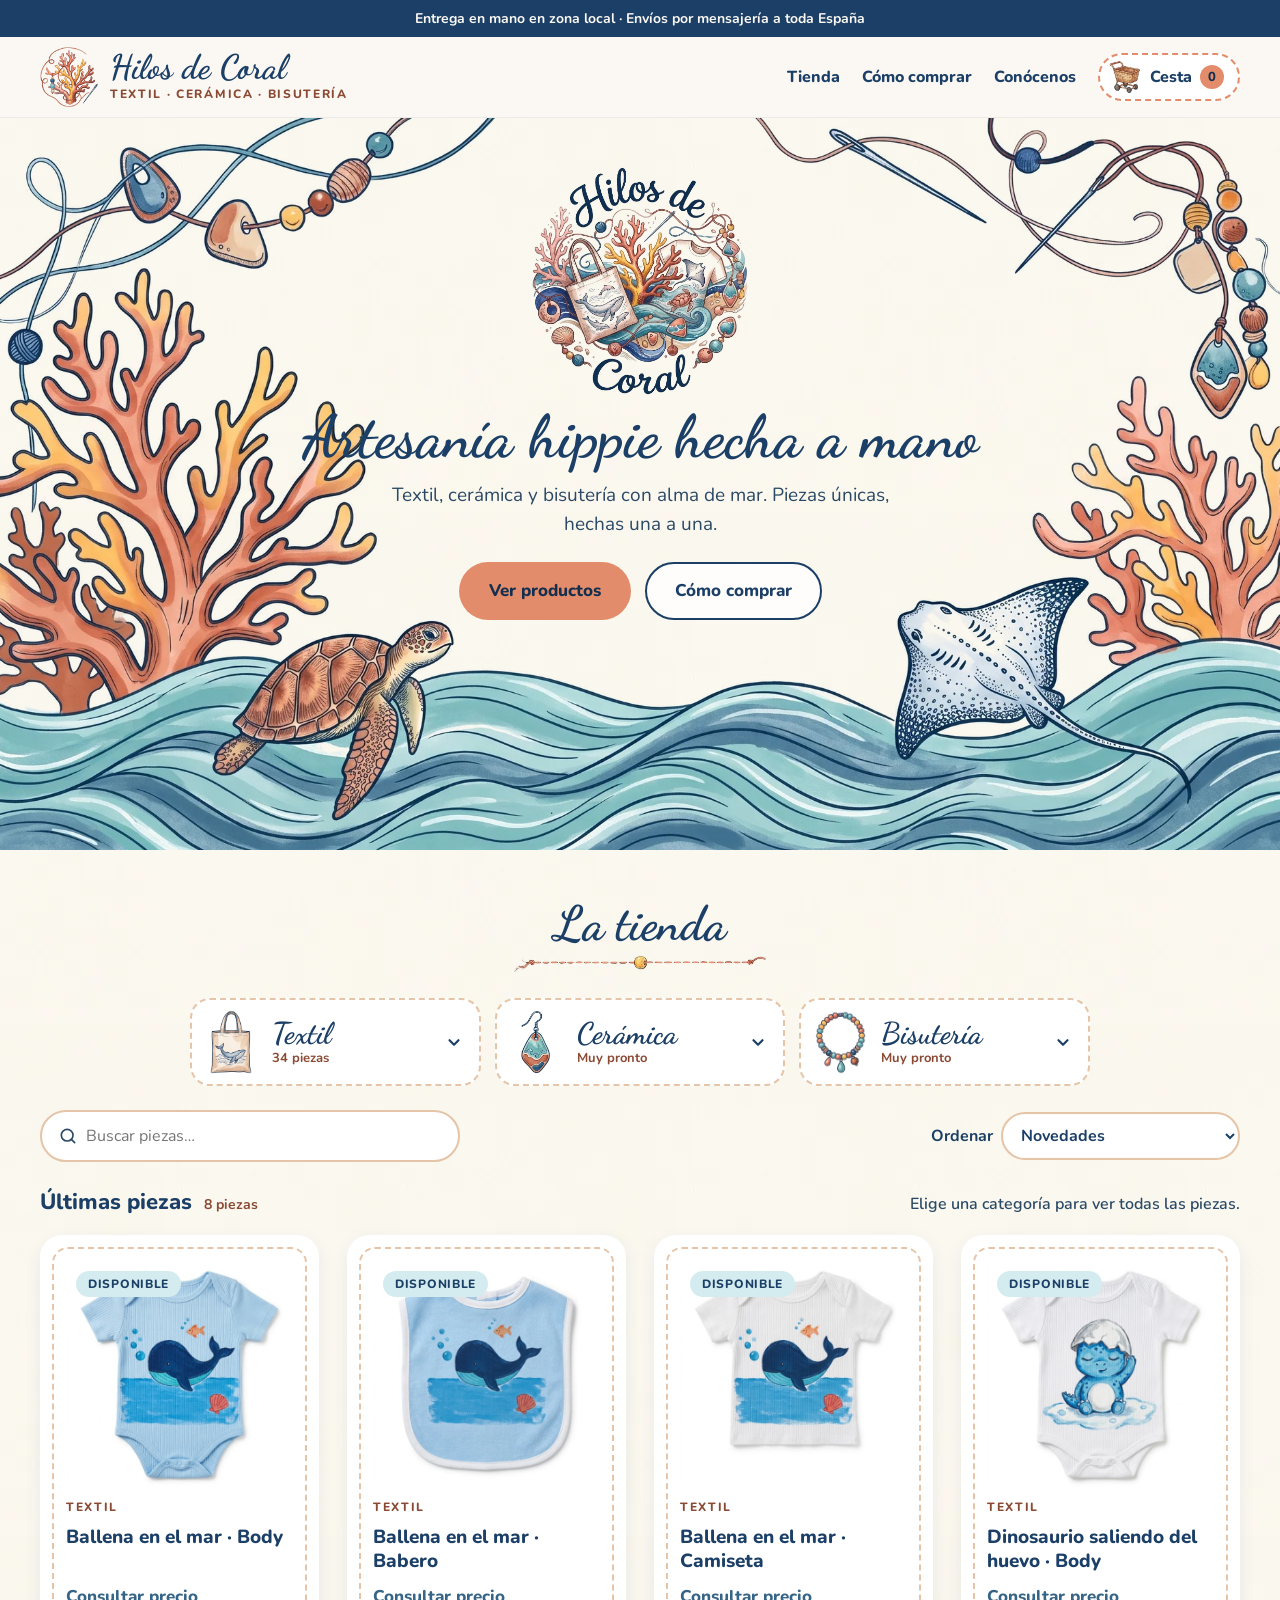
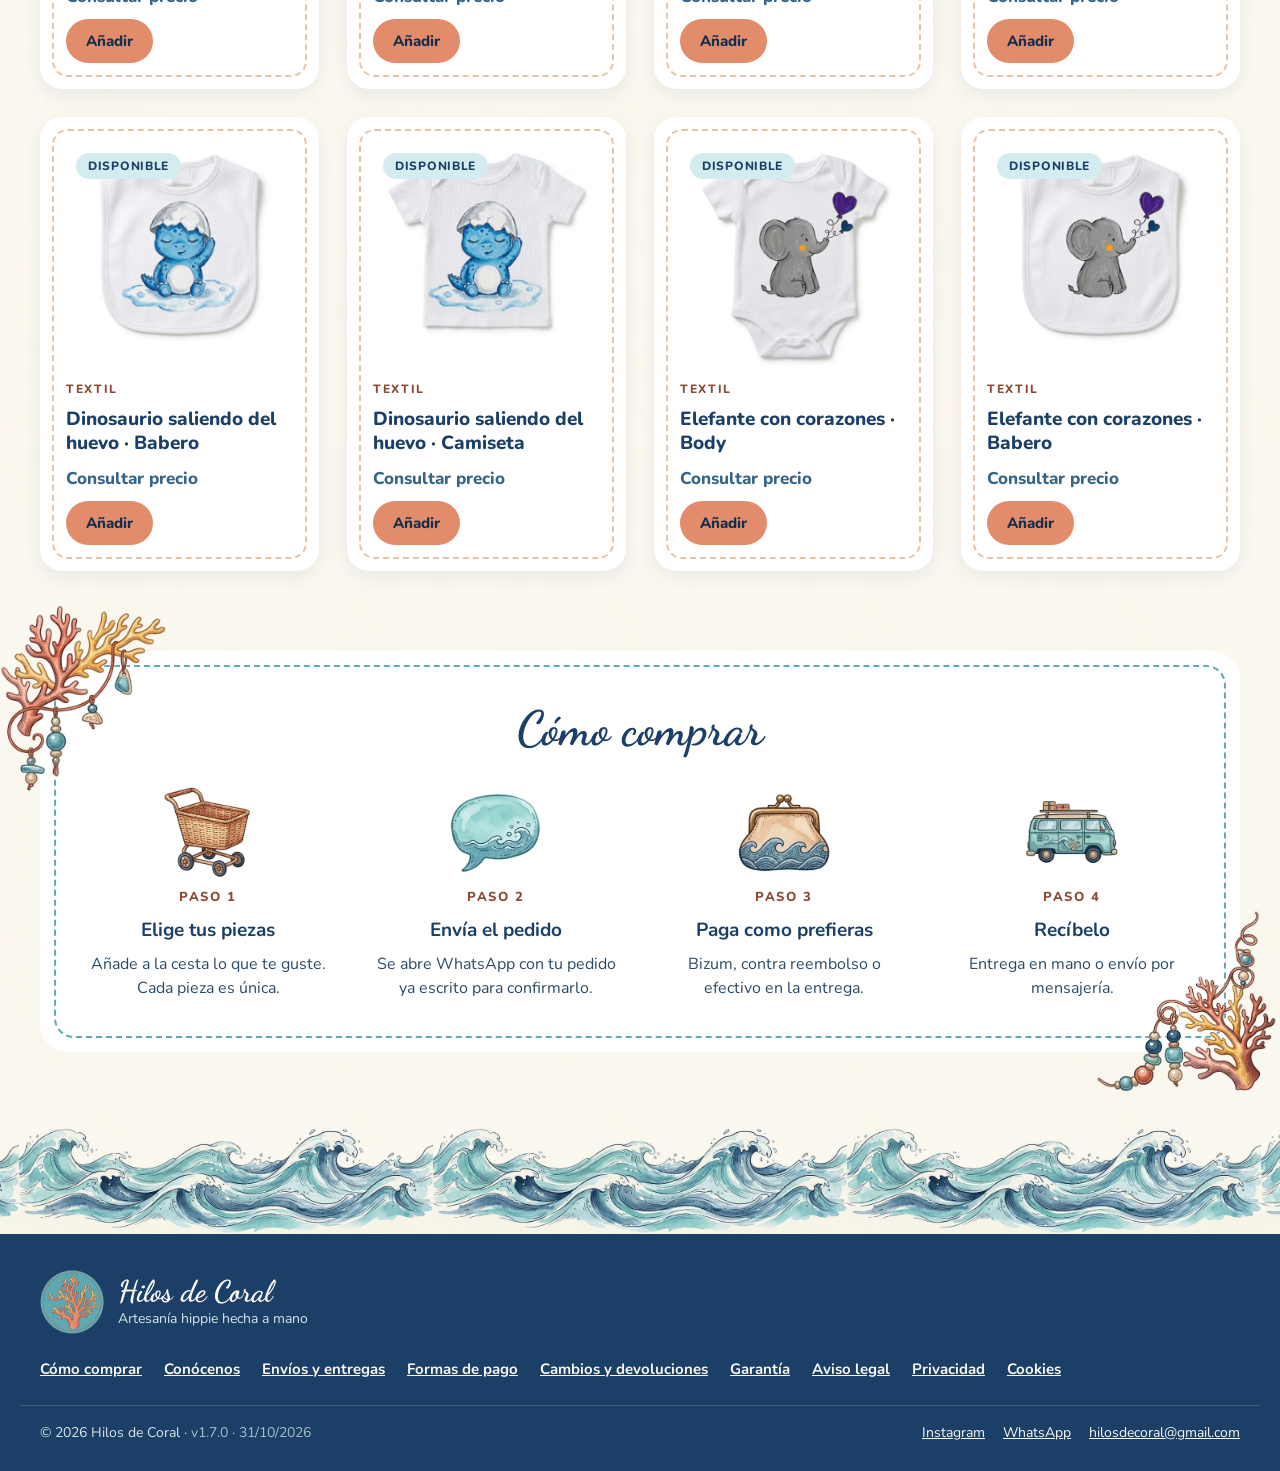
==== index.html @ f08dbe1d "Acción automática: Archivos descomprimidos" ====
<!doctype html>
<html lang="es">
<head>
<meta charset="utf-8">
<meta name="viewport" content="width=device-width, initial-scale=1">
<title>Hilos de Coral · Artesanía hippie hecha a mano</title>
<meta name="description" content="Artesanía hippie hecha a mano: textil, cerámica y bisutería con alma de mar. Pide por WhatsApp.">
<meta name="theme-color" content="#1B3F66">
<meta property="og:type" content="website">
<meta property="og:title" content="Hilos de Coral">
<meta property="og:description" content="Artesanía hippie hecha a mano: textil, cerámica y bisutería con alma de mar.">
<meta property="og:image" content="img/compartir.jpg">
<link rel="icon" type="image/png" href="img/favicon-32.png">
<link rel="apple-touch-icon" href="img/apple-touch-icon.png">
<link rel="manifest" href="manifest.webmanifest">
<link rel="preconnect" href="https://fonts.googleapis.com">
<link rel="preconnect" href="https://fonts.gstatic.com" crossorigin>
<link href="https://fonts.googleapis.com/css2?family=Amatic+SC:wght@700&family=Caveat:wght@700&family=Dancing+Script:wght@600;700&family=Fredoka:wght@600&family=Nunito:wght@400;600;700;800&family=Pacifico&display=swap" rel="stylesheet">
<link rel="stylesheet" href="css/tienda.css?v=1.7.0">
</head>
<body>
<a class="saltar" href="#tienda">Ir a la tienda</a>

<div class="barra-superior" id="barra-superior" hidden></div>
<div class="aviso-vacaciones" id="aviso-vacaciones" hidden></div>

<header class="cabecera">
  <div class="contenedor cabecera-fila">
    <a href="#" class="marca" id="marca">
      <img src="img/logo-simple.webp" alt="" width="58" height="60" id="marca-logo">
      <span class="marca-textos">
        <span class="marca-nombre" id="marca-nombre">Hilos de Coral</span>
        <span class="marca-lema" id="marca-lema">textil · cerámica · bisutería</span>
      </span>
    </a>
    <nav class="menu" aria-label="Principal">
      <span class="menu-enlaces" id="menu-cabecera">
        <a href="#tienda">Tienda</a>
      </span>
      <button type="button" class="boton-cesta" id="abrir-cesta" aria-label="Abrir la cesta">
        <img src="img/ic-carrito.webp" alt="" width="34" height="34">
        <span class="boton-cesta-texto">Cesta</span>
        <span class="contador" id="contador-cesta">0</span>
      </button>
    </nav>
  </div>
</header>

<main>
  <section class="portada" id="portada">
    <img class="portada-logo" id="portada-logo" src="img/logo.webp" alt="Hilos de Coral" width="220" height="230">
    <h1 id="portada-titulo">Artesanía hippie hecha a mano</h1>
    <p id="portada-subtitulo">Textil, cerámica y bisutería con alma de mar.</p>
    <div class="portada-botones">
      <a href="#tienda" class="boton boton-coral">Ver productos</a>
      <a href="#/pagina/como-comprar" class="boton boton-borde">Cómo comprar</a>
    </div>
  </section>

  <section class="tienda contenedor" id="tienda" tabindex="-1">
    <div class="titulo-seccion">
      <h2>La tienda</h2>
      <img src="img/borde-cosido.webp" alt="" width="260" height="20">
    </div>

    <nav class="pestanas-cats" aria-label="Categorías" id="pestanas"></nav>
    <div class="subcategorias" id="subcategorias" hidden></div>

    <div class="cabecera-categoria" id="cabecera-categoria" hidden></div>
    <div class="bloque-encargo" id="bloque-encargo" hidden></div>

    <div class="herramientas">
      <label class="buscador">
        <span class="visualmente-oculto">Buscar</span>
        <svg viewBox="0 0 24 24" width="20" height="20" aria-hidden="true"><circle cx="11" cy="11" r="7" fill="none" stroke="currentColor" stroke-width="2"/><path d="M20 20l-4-4" stroke="currentColor" stroke-width="2" stroke-linecap="round"/></svg>
        <input type="search" id="buscar" placeholder="Buscar piezas…" autocomplete="off">
      </label>
      <label class="ordenar">
        <span>Ordenar</span>
        <select id="ordenar">
          <option value="novedad">Novedades</option>
          <option value="precio-asc">Precio: de menor a mayor</option>
          <option value="precio-desc">Precio: de mayor a menor</option>
          <option value="nombre">Nombre</option>
        </select>
      </label>
    </div>

    <div class="cabecera-listado">
      <h3 class="titulo-listado" id="titulo-listado">Novedades</h3>
      <p class="ayuda-listado" id="ayuda-listado">Elige una categoría para ver todas las piezas.</p>
    </div>
    <div class="rejilla" id="rejilla" aria-live="polite"></div>
    <div class="vacio" id="vacio" hidden>
      <img src="img/carrito-vacio.webp" alt="" width="280" height="212">
      <p class="vacio-titulo" id="vacio-titulo">Muy pronto, nuevas piezas</p>
      <p id="vacio-texto">Estamos terminando las primeras creaciones. ¡Vuelve en unos días!</p>
    </div>
  </section>

  <section class="como-comprar contenedor" aria-labelledby="como-titulo">
    <div class="marco marco-agua">
      <h2 id="como-titulo">Cómo comprar</h2>
      <ol class="pasos">
        <li><img src="img/ic-carrito.webp" alt="" width="96" height="96"><span class="paso-num">Paso 1</span><h3>Elige tus piezas</h3><p>Añade a la cesta lo que te guste. Cada pieza es única.</p></li>
        <li><img src="img/ic-mensaje.webp" alt="" width="96" height="96"><span class="paso-num">Paso 2</span><h3>Envía el pedido</h3><p>Se abre WhatsApp con tu pedido ya escrito para confirmarlo.</p></li>
        <li><img src="img/ic-monedero.webp" alt="" width="96" height="96"><span class="paso-num">Paso 3</span><h3>Paga como prefieras</h3><p id="paso-pagos">Bizum por adelantado o contra reembolso.</p></li>
        <li><img src="img/ic-furgoneta.webp" alt="" width="96" height="96"><span class="paso-num">Paso 4</span><h3>Recíbelo</h3><p id="paso-entregas">Entrega en mano o por mensajería.</p></li>
      </ol>
    </div>
    <img class="deco deco-sup-izq" src="img/esquina-sup-izq.webp" alt="" width="170" height="188">
    <img class="deco deco-inf-der" src="img/esquina-inf-der.webp" alt="" width="180" height="182">
  </section>
</main>

<div class="olas" aria-hidden="true"></div>
<footer class="pie">
  <div class="contenedor pie-fila">
    <div class="pie-marca">
      <img src="img/icono-coral.webp" alt="" width="64" height="64">
      <div>
        <p class="pie-nombre" id="pie-nombre">Hilos de Coral</p>
        <p class="pie-lema" id="pie-lema">Artesanía hippie hecha a mano</p>
      </div>
    </div>
    <nav class="pie-enlaces" aria-label="Información" id="menu-pie"></nav>
  </div>
  <div class="contenedor pie-legal">
    <span>© <span id="anio"></span> <span id="pie-copy">Hilos de Coral</span> · <span class="version-web" id="version-web" title="Versión de la web">v1.7.0</span></span>
    <span class="pie-redes" id="pie-redes"></span>
  </div>
</footer>

<!-- Ventana de producto -->
<dialog class="ventana ventana-producto" id="ventana-producto" aria-labelledby="vp-nombre">
  <div class="ventana-marco marco-coral"><div class="ventana-interior" id="vp-contenido"></div></div>
  <img class="deco-ventana deco-ventana-izq" src="img/esquina-sup-izq.webp" alt="" width="140" height="155">
  <img class="deco-ventana deco-hilo" src="img/hilo-colgante.webp" alt="" width="36" height="150">
  <button type="button" class="cerrar" data-cerrar aria-label="Cerrar"><svg viewBox="0 0 18 18" width="18" height="18" aria-hidden="true"><path d="M3 3l12 12M15 3L3 15" stroke="currentColor" stroke-width="2.4" stroke-linecap="round"/></svg></button>
</dialog>

<!-- Ventana de páginas (envíos, devoluciones...) -->
<dialog class="ventana ventana-pagina" id="ventana-pagina" aria-labelledby="pagina-titulo">
  <div class="ventana-marco marco-agua">
    <div class="ventana-interior">
      <h2 id="pagina-titulo"></h2>
      <div class="texto-rico" id="pagina-texto"></div>
    </div>
  </div>
  <img class="deco-ventana deco-ventana-der" src="img/esquina-inf-der.webp" alt="" width="130" height="132">
  <button type="button" class="cerrar" data-cerrar aria-label="Cerrar"><svg viewBox="0 0 18 18" width="18" height="18" aria-hidden="true"><path d="M3 3l12 12M15 3L3 15" stroke="currentColor" stroke-width="2.4" stroke-linecap="round"/></svg></button>
</dialog>

<!-- Personalizar (solo productos personalizables) -->
<dialog class="ventana ventana-pers" id="ventana-pers" aria-labelledby="pers-titulo">
  <div class="ventana-marco marco-agua">
    <div class="ventana-interior" id="pers-contenido"></div>
  </div>
  <button type="button" class="cerrar" data-cerrar aria-label="Cerrar"><svg viewBox="0 0 18 18" width="18" height="18" aria-hidden="true"><path d="M3 3l12 12M15 3L3 15" stroke="currentColor" stroke-width="2.4" stroke-linecap="round"/></svg></button>
</dialog>

<!-- Guía de tallas -->
<dialog class="ventana ventana-pagina ventana-tallas" id="ventana-tallas" aria-labelledby="tallas-titulo">
  <div class="ventana-marco marco-agua">
    <div class="ventana-interior">
      <h2 id="tallas-titulo">Guía de tallas</h2>
      <p class="tallas-intro">Tallas de bebé para bodies y camisetas. Fíjate sobre todo en la altura y el peso: cada bebé crece a su ritmo.</p>
      <div class="tabla-tallas-caja" id="tallas-tabla"></div>
      <p class="tallas-consejo">¿Dudas entre dos tallas? Elige la mayor, así le durará más.</p>
    </div>
  </div>
  <button type="button" class="cerrar" data-cerrar aria-label="Cerrar"><svg viewBox="0 0 18 18" width="18" height="18" aria-hidden="true"><path d="M3 3l12 12M15 3L3 15" stroke="currentColor" stroke-width="2.4" stroke-linecap="round"/></svg></button>
</dialog>

<!-- Encargo de diseño propio -->
<dialog class="ventana ventana-pagina ventana-encargo" id="ventana-encargo" aria-labelledby="encargo-titulo">
  <div class="ventana-marco marco-agua">
    <div class="ventana-interior" id="encargo-contenido"></div>
  </div>
  <img class="deco-ventana deco-ventana-der" src="img/esquina-inf-der.webp" alt="" width="130" height="132">
  <button type="button" class="cerrar" data-cerrar aria-label="Cerrar"><svg viewBox="0 0 18 18" width="18" height="18" aria-hidden="true"><path d="M3 3l12 12M15 3L3 15" stroke="currentColor" stroke-width="2.4" stroke-linecap="round"/></svg></button>
</dialog>

<!-- Cesta -->
<dialog class="cesta" id="cesta" aria-labelledby="cesta-titulo">
  <div class="cesta-cabecera">
    <h2 id="cesta-titulo">Tu cesta</h2>
    <button type="button" class="cerrar" data-cerrar aria-label="Cerrar la cesta"><svg viewBox="0 0 18 18" width="18" height="18" aria-hidden="true"><path d="M3 3l12 12M15 3L3 15" stroke="currentColor" stroke-width="2.4" stroke-linecap="round"/></svg></button>
  </div>
  <div class="cesta-cuerpo" id="cesta-cuerpo"></div>
</dialog>

<div class="aviso-flotante" id="aviso-flotante" role="status" aria-live="polite"></div>

<script src="js/comun.js?v=1.7.0"></script>
<script src="js/tienda.js?v=1.7.0"></script>
</body>
</html>
---- css/tienda.css ----
/* Hilos de Coral · estilos de la tienda */
:root {
  --marino: #1B3F66;
  --marino-osc: #142F4D;
  --oceano: #366588;
  --agua: #5FAAB6;
  --agua-claro: #D4ECEF;
  --coral: #E38C6B;
  --terracota: #BF6C4D;
  --terracota-osc: #9A4A30;
  --amarillo: #F7BF67;
  --arena: #E5C4A7;
  --arena-claro: #F3E8DA;
  --papel: #FBF8F4;
  --texto-suave: #2C4A66;
  --marron: #8A4A33;
  --radio: 22px;
  --sombra: 0 6px 18px rgba(27, 63, 102, .08);
  --sombra-ventana: 0 18px 50px rgba(27, 63, 102, .25);
  --fuente: 'Nunito', system-ui, -apple-system, 'Segoe UI', sans-serif;
  --fuente-titulo: 'Dancing Script', cursive;
}

* { box-sizing: border-box; }
html { scroll-behavior: smooth; }
body {
  margin: 0;
  font-family: var(--fuente);
  color: var(--marino);
  background: var(--papel) url("../img/fondo-papel.webp") repeat;
  background-size: 512px;
  line-height: 1.5;
  -webkit-font-smoothing: antialiased;
}
img { max-width: 100%; }
a { color: var(--marino); }
a:hover { color: var(--terracota); }
button { font-family: inherit; }
:focus-visible { outline: 3px solid var(--agua); outline-offset: 2px; }
[hidden] { display: none !important; }

.contenedor { max-width: 1240px; margin: 0 auto; padding: 0 20px; }
.visualmente-oculto { position: absolute; width: 1px; height: 1px; overflow: hidden; clip: rect(0 0 0 0); white-space: nowrap; }
.saltar { position: absolute; left: -999px; top: 8px; background: var(--marino); color: #fff; padding: 8px 14px; border-radius: 8px; z-index: 50; }
.saltar:focus { left: 8px; }

/* Barras de aviso */
.barra-superior { background: var(--marino); color: var(--papel); font-size: 14px; font-weight: 700; text-align: center; padding: 8px 16px; }
.aviso-vacaciones { background: var(--amarillo); color: var(--marino-osc); font-weight: 700; text-align: center; padding: 10px 16px; }

/* Cabecera */
.cabecera { position: sticky; top: 0; z-index: 20; background: rgba(251, 248, 244, .94); backdrop-filter: blur(6px); border-bottom: 1px solid rgba(27, 63, 102, .08); }
.cabecera-fila { display: flex; align-items: center; justify-content: space-between; gap: 16px; padding-top: 10px; padding-bottom: 10px; }
.marca { display: flex; align-items: center; gap: 12px; text-decoration: none; min-width: 0; }
.marca img { width: 58px; height: 60px; object-fit: contain; flex: none; }
.marca-textos { display: flex; flex-direction: column; min-width: 0; }
.marca-nombre { font-family: var(--fuente-titulo); font-weight: 700; font-size: 34px; line-height: 1; color: var(--marino); white-space: nowrap; }
.marca-lema { font-size: 12px; font-weight: 800; letter-spacing: .14em; text-transform: uppercase; color: var(--marron); }
.menu { display: flex; align-items: center; gap: 22px; font-weight: 800; }
.menu-enlaces { display: flex; gap: 22px; }
.menu-enlaces a { text-decoration: none; }
.boton-cesta { display: flex; align-items: center; gap: 8px; background: #fff; color: var(--marino); font-weight: 800; font-size: 16px; border: 2px dashed var(--coral); border-radius: 999px; padding: 5px 14px 5px 8px; cursor: pointer; }
.boton-cesta img { width: 34px; height: 34px; object-fit: contain; }
.contador { background: var(--coral); color: var(--marino-osc); border-radius: 999px; min-width: 24px; height: 24px; padding: 0 6px; display: inline-flex; align-items: center; justify-content: center; font-size: 13px; font-weight: 800; }
.contador.salta { animation: salta .4s ease; }
@keyframes salta { 50% { transform: scale(1.35); } }

/* Botones */
.boton { display: inline-flex; align-items: center; justify-content: center; gap: 8px; font-weight: 800; font-size: 17px; padding: 14px 28px; border-radius: 999px; text-decoration: none; border: 2px solid transparent; cursor: pointer; transition: transform .15s ease, box-shadow .15s ease; }
.boton:hover { transform: translateY(-1px); }
.boton-coral { background: var(--coral); color: var(--marino-osc); }
.boton-coral:hover { color: var(--marino-osc); box-shadow: 0 0 0 3px var(--papel), 0 0 0 5px var(--coral); }
.boton-agua { background: var(--agua); color: var(--marino-osc); }
.boton-agua:hover { color: var(--marino-osc); box-shadow: 0 0 0 3px var(--papel), 0 0 0 5px var(--agua); }
.boton-marino { background: var(--marino); color: var(--papel); }
.boton-marino:hover { color: #fff; box-shadow: 0 0 0 3px var(--papel), 0 0 0 5px var(--marino); }
.boton-borde { background: rgba(255, 255, 255, .8); color: var(--marino); border-color: var(--marino); }
.boton-pequeno { font-size: 15px; padding: 10px 18px; }
.boton:disabled, .boton[aria-disabled="true"] { background: #EBDDD8; color: #8A3F2A; cursor: not-allowed; transform: none; box-shadow: none; }
.boton img { width: 34px; height: 30px; object-fit: contain; margin: -6px 0; }

/* Portada */
.portada { min-height: 620px; display: flex; flex-direction: column; align-items: center; text-align: center; padding: 48px 20px 230px; background: url("../img/banner-principal.webp") no-repeat center bottom / cover; }
.portada-logo { width: 220px; height: 230px; object-fit: contain; }
.portada h1 { margin: 10px 0 0; font-family: var(--fuente-titulo); font-weight: 700; font-size: clamp(40px, 6vw, 60px); line-height: 1.05; }
.portada p { margin: 12px 0 0; max-width: 560px; font-size: 19px; color: var(--texto-suave); }
.portada-botones { margin-top: 24px; display: flex; flex-wrap: wrap; justify-content: center; gap: 14px; }

/* Sección tienda */
.tienda { padding-top: 48px; padding-bottom: 24px; outline: none; }
.titulo-seccion { display: flex; flex-direction: column; align-items: center; gap: 4px; margin-bottom: 24px; }
.titulo-seccion h2, .como-comprar h2 { margin: 0; font-family: var(--fuente-titulo); font-weight: 700; font-size: 48px; line-height: 1.1; text-align: center; }
.titulo-seccion img { width: 260px; height: 20px; object-fit: contain; }

.pestanas { display: flex; flex-wrap: wrap; justify-content: center; gap: 12px; }
.pestana { display: flex; align-items: center; gap: 8px; background: #fff; color: var(--marino); font-size: 16px; font-weight: 800; border: 2px dashed var(--arena); border-radius: 999px; padding: 5px 20px 5px 8px; cursor: pointer; transition: transform .15s; }
.pestana:hover { transform: translateY(-1px); border-color: var(--coral); }
.pestana img { width: 34px; height: 40px; object-fit: contain; }
.pestana[aria-selected="true"] { background: var(--marino); color: var(--papel); border: 2px solid var(--marino); }

.cabecera-categoria { margin-top: 22px; border-radius: var(--radio); background: #fff no-repeat center / cover; min-height: 150px; display: flex; align-items: center; justify-content: center; text-align: center; padding: 24px; }
.cabecera-categoria p { margin: 0; max-width: 460px; background: rgba(255, 255, 255, .85); padding: 8px 16px; border-radius: 14px; font-weight: 700; color: var(--texto-suave); }

.herramientas { display: flex; flex-wrap: wrap; gap: 12px; justify-content: space-between; align-items: center; margin: 24px 0; }
.buscador { flex: 1 1 260px; max-width: 420px; display: flex; align-items: center; gap: 8px; background: #fff; border: 2px solid var(--arena); border-radius: 999px; padding: 0 16px; color: var(--texto-suave); }
.buscador input { flex: 1; border: 0; background: transparent; font: inherit; font-size: 16px; color: var(--marino); padding: 12px 0; min-width: 0; }
.buscador input:focus { outline: none; }
.buscador:focus-within { border-color: var(--agua); }
.ordenar { display: flex; align-items: center; gap: 8px; font-weight: 700; }
.ordenar select { font: inherit; color: var(--marino); background: #fff; border: 2px solid var(--arena); border-radius: 999px; padding: 10px 14px; }

.rejilla { display: grid; grid-template-columns: repeat(auto-fill, minmax(250px, 1fr)); gap: 28px; }
.tarjeta { position: relative; background: #fff; border-radius: var(--radio); padding: 12px; box-shadow: var(--sombra); display: flex; }
.tarjeta-marco { flex: 1; border: 2px dashed var(--arena); border-radius: 16px; padding: 12px; display: flex; flex-direction: column; gap: 10px; }
.tarjeta-foto { position: relative; display: block; width: 100%; aspect-ratio: 1 / 1; background: var(--arena-claro); border-radius: 12px; overflow: hidden; border: 0; padding: 0; cursor: pointer; }
.tarjeta-foto img { width: 100%; height: 100%; object-fit: cover; transition: transform .3s ease; }
.tarjeta-foto img.sin-foto { object-fit: contain; padding: 22%; opacity: .9; }
.tarjeta-foto:hover img { transform: scale(1.04); }
.tarjeta.vendida .tarjeta-foto img { filter: grayscale(.5); opacity: .75; }
.etiquetas { position: absolute; top: 10px; left: 10px; display: flex; flex-wrap: wrap; gap: 6px; }
.etiqueta { font-size: 12px; font-weight: 800; letter-spacing: .06em; text-transform: uppercase; border-radius: 999px; padding: 5px 12px; }
.etiqueta.novedad { background: var(--amarillo); color: var(--marino-osc); }
.etiqueta.disponible { background: var(--agua-claro); color: var(--marino); }
.etiqueta.reservado { background: #F6E2C4; color: #7A4A1E; }
.etiqueta.vendido { background: #EBDDD8; color: #8A3F2A; }
.etiqueta.oferta { background: var(--coral); color: var(--marino-osc); }
.tarjeta-cat { font-size: 12px; font-weight: 800; letter-spacing: .14em; text-transform: uppercase; color: var(--marron); }
.tarjeta h3 { margin: 0; font-size: 19px; font-weight: 800; line-height: 1.25; }
.tarjeta h3 button { all: unset; cursor: pointer; }
.tarjeta h3 button:focus-visible { outline: 3px solid var(--agua); border-radius: 4px; }
.tarjeta-pie { margin-top: auto; display: flex; align-items: center; justify-content: space-between; gap: 10px; flex-wrap: wrap; }
.precio { font-size: 22px; font-weight: 800; color: var(--terracota-osc); }
.precio s { font-size: 15px; color: #8B7B72; font-weight: 700; margin-left: 6px; }
.tarjeta .deco-hilo-tarjeta { position: absolute; top: -14px; right: 24px; width: 32px; height: 132px; object-fit: contain; pointer-events: none; }

.vacio { text-align: center; padding: 24px 0 8px; }
.vacio img { width: 280px; height: auto; }
.vacio-titulo { font-size: 22px; font-weight: 800; margin: 8px 0 0; }
.vacio p { margin: 4px 0; color: var(--texto-suave); }

/* Marcos cosidos */
.marco { position: relative; background: #fff; border-radius: 28px; padding: 14px; }
.marco::before { content: ""; position: absolute; inset: 14px; border: 2px dashed var(--arena); border-radius: 20px; pointer-events: none; }
.marco-agua::before { border-color: var(--agua); }
.marco-coral::before { border-color: var(--coral); }

/* Cómo comprar */
.como-comprar { position: relative; margin-top: 56px; }
.como-comprar .marco { padding: 52px 36px; }
.pasos { list-style: none; margin: 28px 0 0; padding: 0; display: grid; grid-template-columns: repeat(auto-fit, minmax(200px, 1fr)); gap: 24px; }
.pasos li { display: flex; flex-direction: column; align-items: center; text-align: center; gap: 8px; }
.pasos img { width: 96px; height: 96px; object-fit: contain; }
.paso-num { font-size: 13px; font-weight: 800; letter-spacing: .12em; text-transform: uppercase; color: var(--marron); }
.pasos h3 { margin: 0; font-size: 19px; }
.pasos p { margin: 0; color: var(--texto-suave); max-width: 240px; }
.deco { position: absolute; pointer-events: none; height: auto; }
.deco-sup-izq { top: -46px; left: -20px; width: 170px; }
.deco-inf-der { bottom: -40px; right: -16px; width: 180px; }

/* Pie */
.olas { height: 110px; margin-top: 72px; background: url("../img/separador-olas.webp") repeat-x center bottom / auto 100%; }
.pie { background: var(--marino); color: var(--papel); }
.pie a { color: var(--papel); }
.pie a:hover { color: var(--amarillo); }
.pie-fila { display: flex; flex-wrap: wrap; align-items: center; justify-content: space-between; gap: 24px; padding-top: 36px; padding-bottom: 24px; }
.pie-marca { display: flex; align-items: center; gap: 14px; }
.pie-marca img { width: 64px; height: 64px; object-fit: contain; }
.pie-nombre { margin: 0; font-family: var(--fuente-titulo); font-weight: 700; font-size: 30px; line-height: 1.1; }
.pie-lema { margin: 0; font-size: 14px; color: #D8E6EC; }
.pie-enlaces { display: flex; flex-wrap: wrap; gap: 10px 22px; font-weight: 700; font-size: 15px; }
.pie-legal { display: flex; flex-wrap: wrap; justify-content: space-between; gap: 12px; border-top: 1px solid rgba(251, 248, 244, .15); padding-top: 16px; padding-bottom: 28px; font-size: 14px; color: #D8E6EC; }
.pie-redes { display: flex; gap: 18px; }

/* Ventanas (producto y páginas) */
dialog { border: 0; padding: 0; background: transparent; color: var(--marino); max-height: calc(100dvh - 32px); }
dialog::backdrop { background: rgba(20, 47, 77, .55); backdrop-filter: blur(2px); }
.ventana { width: min(980px, calc(100vw - 32px)); overflow: visible; }
.ventana[open] { animation: aparece .2s ease; }
@keyframes aparece { from { opacity: 0; transform: translateY(12px); } }
.ventana-marco { position: relative; background: #fff; border-radius: 28px; padding: 14px; max-height: calc(100dvh - 32px); overflow-y: auto; overscroll-behavior: contain; box-shadow: var(--sombra-ventana); }
.ventana-marco::before { content: none; }
.ventana-interior { border: 2px dashed var(--arena); border-radius: 20px; padding: 34px 26px 28px; }
.ventana-marco.marco-coral .ventana-interior { border-color: var(--coral); }
.ventana-marco.marco-agua .ventana-interior { border-color: var(--agua); }
.cerrar { position: absolute; top: 26px; right: 26px; width: 44px; height: 44px; border-radius: 50%; border: 2px solid var(--marino); background: #fff; color: var(--marino); display: flex; align-items: center; justify-content: center; cursor: pointer; z-index: 3; }
.cerrar:hover { background: var(--marino); color: #fff; }
.deco-ventana { position: absolute; pointer-events: none; z-index: 2; height: auto; }
.deco-ventana-izq { top: -40px; left: -34px; width: 130px; }
.deco-ventana-der { bottom: -32px; right: -28px; width: 120px; }
.deco-hilo { top: -14px; left: 47%; width: 34px; }

.producto { display: grid; grid-template-columns: minmax(0, 1fr) minmax(0, 1fr); gap: 32px; }
.galeria-principal { aspect-ratio: 1 / 1; background: var(--arena-claro); border-radius: 18px; overflow: hidden; display: flex; align-items: center; justify-content: center; }
.galeria-principal img { width: 100%; height: 100%; object-fit: cover; }
.galeria-principal img.sin-foto { object-fit: contain; padding: 18%; }
.miniaturas { display: flex; flex-wrap: wrap; gap: 8px; margin-top: 10px; }
.miniaturas button { width: 64px; height: 64px; border-radius: 10px; overflow: hidden; border: 2px solid transparent; padding: 0; cursor: pointer; background: var(--arena-claro); }
.miniaturas button[aria-current="true"] { border-color: var(--coral); }
.miniaturas img { width: 100%; height: 100%; object-fit: cover; }
.producto-info { display: flex; flex-direction: column; gap: 12px; }
.producto-info .etiquetas { position: static; }
.producto-info h2 { margin: 0; font-size: 30px; line-height: 1.2; }
.producto-info .precio { font-size: 28px; }
.producto-desc { margin: 0; color: var(--texto-suave); white-space: pre-line; }
.ficha { margin: 0; display: grid; grid-template-columns: auto 1fr; gap: 6px 16px; font-size: 15px; }
.ficha dt { font-weight: 800; }
.ficha dd { margin: 0; color: var(--texto-suave); white-space: pre-line; }
.separador-cosido { width: 100%; height: 18px; object-fit: contain; }
.producto-botones { display: flex; flex-wrap: wrap; gap: 12px; }
.unidades { font-size: 14px; font-weight: 700; color: var(--marron); }

/* Páginas */
.ventana-pagina { width: min(760px, calc(100vw - 32px)); }
.ventana-pagina h2 { margin: 0 56px 8px 0; font-family: var(--fuente-titulo); font-size: 44px; line-height: 1.1; }
.texto-rico h3 { margin: 22px 0 6px; font-size: 19px; }
.texto-rico p { margin: 0 0 10px; color: var(--texto-suave); }
.texto-rico ul { margin: 0 0 10px; padding-left: 22px; color: var(--texto-suave); }
.texto-rico li { margin-bottom: 6px; }
.lista-metodos span { color: var(--texto-suave); font-size: 15px; }

/* Cesta */
.cesta { margin: 0 0 0 auto; height: 100dvh; max-height: 100dvh; width: min(460px, 100vw); background: var(--papel); box-shadow: var(--sombra-ventana); display: none; flex-direction: column; }
.cesta[open] { display: flex; animation: entra .22s ease; }
@keyframes entra { from { transform: translateX(40px); opacity: 0; } }
.cesta-cabecera { position: relative; display: flex; align-items: center; justify-content: space-between; padding: 18px 22px; border-bottom: 2px dashed var(--arena); }
.cesta-cabecera h2 { margin: 0; font-family: var(--fuente-titulo); font-size: 38px; line-height: 1; }
.cesta-cabecera .cerrar { position: static; }
.cesta-cuerpo { flex: 1; overflow-y: auto; padding: 18px 22px 28px; display: flex; flex-direction: column; gap: 16px; }
.cesta-vacia { text-align: center; display: flex; flex-direction: column; align-items: center; gap: 8px; padding-top: 12px; }
.cesta-vacia img { width: 260px; }
.cesta-vacia p { margin: 0; }
.cesta-vacia .boton { width: 100%; }
.linea { display: grid; grid-template-columns: 72px 1fr auto; gap: 12px; align-items: center; background: #fff; border-radius: 16px; padding: 10px; box-shadow: var(--sombra); }
.linea img { width: 72px; height: 72px; object-fit: cover; border-radius: 10px; background: var(--arena-claro); }
.linea img.sin-foto { object-fit: contain; padding: 12px; }
.linea-nombre { font-weight: 800; line-height: 1.25; }
.linea-precio { font-size: 14px; color: var(--texto-suave); }
.cantidad { display: flex; align-items: center; gap: 4px; margin-top: 4px; }
.cantidad button { width: 32px; height: 32px; border-radius: 50%; border: 2px solid var(--arena); background: #fff; color: var(--marino); font-weight: 800; font-size: 17px; cursor: pointer; line-height: 1; }
.cantidad button:disabled { opacity: .4; cursor: not-allowed; }
.cantidad span { min-width: 24px; text-align: center; font-weight: 800; }
.quitar { border: 0; background: none; color: var(--terracota-osc); font-weight: 700; cursor: pointer; text-decoration: underline; padding: 4px; font-size: 14px; }
.linea-total { font-weight: 800; text-align: right; }
.resumen { background: #fff; border-radius: 16px; padding: 14px 16px; display: flex; flex-direction: column; gap: 6px; box-shadow: var(--sombra); }
.resumen div { display: flex; justify-content: space-between; gap: 12px; }
.resumen .total { font-size: 20px; font-weight: 800; border-top: 2px dashed var(--arena); padding-top: 8px; margin-top: 4px; }
.aviso { background: #F6E2C4; color: #7A4A1E; border-radius: 12px; padding: 10px 14px; font-weight: 700; font-size: 15px; }

.formulario { display: flex; flex-direction: column; gap: 14px; }
.formulario fieldset { border: 0; margin: 0; padding: 0; display: flex; flex-direction: column; gap: 8px; }
.formulario legend { font-weight: 800; font-size: 17px; margin-bottom: 6px; }
.campo { display: flex; flex-direction: column; gap: 4px; font-weight: 700; font-size: 15px; }
.campo input, .campo textarea { width: 100%; min-width: 0; font: inherit; font-weight: 400; color: var(--marino); background: #fff; border: 2px solid var(--arena); border-radius: 12px; padding: 10px 12px; }
.campo input:focus, .campo textarea:focus { outline: none; border-color: var(--agua); }
.campo-doble { display: grid; grid-template-columns: minmax(0, 1fr) minmax(0, 1fr); gap: 10px; }
dialog:focus, dialog:focus-visible { outline: none; }
.opcion { display: grid; grid-template-columns: auto 1fr auto; gap: 4px 10px; align-items: start; background: #fff; border: 2px solid var(--arena); border-radius: 14px; padding: 12px; cursor: pointer; }
.opcion:has(input:checked) { border-color: var(--coral); box-shadow: 0 0 0 2px rgba(227, 140, 107, .25); }
.opcion input { margin-top: 4px; accent-color: var(--terracota); width: 18px; height: 18px; }
.opcion-nombre { font-weight: 800; }
.opcion-desc { grid-column: 2 / 4; font-size: 14px; color: var(--texto-suave); }
.opcion-precio { font-weight: 800; white-space: nowrap; }
.acepto { display: flex; gap: 10px; align-items: flex-start; font-size: 15px; }
.acepto input { margin-top: 4px; accent-color: var(--terracota); width: 18px; height: 18px; flex: none; }
.error-campo { color: #A33A1F; font-size: 14px; font-weight: 700; }
.volver { align-self: flex-start; border: 0; background: none; color: var(--marino); font-weight: 800; cursor: pointer; padding: 4px 0; text-decoration: underline; }

.aviso-flotante { position: fixed; left: 50%; bottom: 24px; transform: translate(-50%, 30px); background: var(--marino); color: var(--papel); padding: 12px 20px; border-radius: 999px; font-weight: 700; box-shadow: var(--sombra-ventana); opacity: 0; pointer-events: none; transition: .25s ease; z-index: 60; max-width: calc(100vw - 32px); text-align: center; }
.aviso-flotante.visible { opacity: 1; transform: translate(-50%, 0); }

/* Personalizable y encargos */
.etiqueta.personalizable { background: var(--agua); color: var(--marino-osc); }
.campo-pers { background: var(--agua-claro); border-radius: 14px; padding: 12px 14px; }
.campo-pers small, .campo small { font-weight: 400; color: var(--texto-suave); font-size: 13px; }
.pers-extra { font-weight: 800; color: var(--terracota-osc); }
.linea-detalle { font-size: 13px; color: var(--texto-suave); line-height: 1.35; overflow-wrap: anywhere; }
.bloque-encargo { margin-top: 18px; display: flex; flex-wrap: wrap; align-items: center; gap: 18px; background: #fff; border: 2px dashed var(--agua); border-radius: var(--radio); padding: 18px 22px; }
.bloque-encargo img { width: 88px; height: auto; flex: none; }
.bloque-encargo-texto { flex: 1 1 280px; }
.bloque-encargo h3 { margin: 0 0 4px; font-family: var(--fuente-titulo); font-size: 30px; line-height: 1.1; }
.bloque-encargo p { margin: 0; color: var(--texto-suave); }
.ventana-encargo h2 { margin: 0 56px 6px 0; font-family: var(--fuente-titulo); font-size: 40px; line-height: 1.1; }
.encargo-intro { margin: 0 0 16px; color: var(--texto-suave); }
.subir-imagen { position: relative; display: flex; align-items: center; gap: 14px; background: #fff; border: 2px dashed var(--arena); border-radius: 14px; padding: 10px; cursor: pointer; }
.subir-imagen:hover, .subir-imagen:focus-within { border-color: var(--coral); }
.subir-imagen input { position: absolute; inset: 0; opacity: 0; cursor: pointer; width: 100%; }
.subir-vista { width: 76px; height: 76px; border-radius: 10px; background: var(--arena-claro); overflow: hidden; flex: none; display: flex; align-items: center; justify-content: center; }
.subir-vista img { width: 100%; height: 100%; object-fit: cover; }
.subir-vista img.sin-foto { object-fit: contain; padding: 12px; }
.subir-texto { font-weight: 800; overflow-wrap: anywhere; }
.campo-corto input { max-width: 120px; }

.precio-consultar { font-size: 17px; color: var(--oceano); }
.version-web { opacity: .75; }

/* Categorías y subcategorías */
.pestanas-cats { display: grid; grid-template-columns: repeat(3, minmax(0, 1fr)); gap: 14px; max-width: 900px; margin: 0 auto; }
.pestana-cat { display: flex; align-items: center; gap: 12px; background: #fff; color: var(--marino); border: 2px dashed var(--arena); border-radius: 20px; padding: 10px 16px 10px 10px; cursor: pointer; text-align: left; transition: transform .15s, border-color .15s, background .15s; min-width: 0; }
.pestana-cat:hover { transform: translateY(-2px); border-color: var(--coral); }
.pestana-cat img { width: 58px; height: 64px; object-fit: contain; flex: none; }
.pestana-textos { display: flex; flex-direction: column; flex: 1; min-width: 0; }
.pestana-nombre { font-family: var(--fuente-titulo); font-weight: 700; font-size: 30px; line-height: 1.05; }
.pestana-num { font-size: 13px; font-weight: 700; color: var(--marron); }
.pestana-cat .flecha { flex: none; transition: transform .2s; }
.pestana-cat[aria-expanded="true"] .flecha { transform: rotate(180deg); }
.pestana-cat[aria-pressed="true"] { background: var(--marino); color: var(--papel); border: 2px solid var(--marino); }
.pestana-cat[aria-pressed="true"] .pestana-num { color: var(--amarillo); }
.subcategorias { max-width: 900px; margin: 14px auto 0; background: #fff; border: 2px dashed var(--agua); border-radius: 22px; padding: 14px; animation: despliega .22s ease; }
@keyframes despliega { from { opacity: 0; transform: translateY(-8px); } }
.sub-rejilla { display: grid; grid-template-columns: repeat(auto-fit, minmax(130px, 1fr)); gap: 10px; }
.sub { display: flex; flex-direction: column; align-items: center; gap: 6px; background: var(--papel); border: 2px solid transparent; border-radius: 16px; padding: 12px 8px 10px; cursor: pointer; color: var(--marino); font-weight: 800; transition: transform .15s, border-color .15s; }
.sub:hover { transform: translateY(-2px); border-color: var(--arena); }
.sub[aria-pressed="true"] { border-color: var(--coral); background: #FDEEE7; }
.sub-img { width: 76px; height: 76px; border-radius: 50%; background: #fff; display: flex; align-items: center; justify-content: center; box-shadow: inset 0 0 0 2px var(--arena-claro); }
.sub-img img { width: 62px; height: 62px; object-fit: contain; }
.sub-nombre { font-size: 15px; text-align: center; line-height: 1.2; }
.sub-num { font-size: 12px; font-weight: 700; color: var(--marron); }
.cabecera-listado { display: flex; flex-wrap: wrap; align-items: baseline; justify-content: space-between; gap: 6px 16px; margin: 4px 0 16px; }
.titulo-listado { margin: 0; font-size: 22px; font-weight: 800; }
.titulo-listado span { font-size: 14px; font-weight: 700; color: var(--marron); margin-left: 6px; }
.ayuda-listado { margin: 0; color: var(--texto-suave); font-weight: 600; }
@media (max-width: 640px) {
  .pestanas-cats { gap: 8px; }
  .pestana-cat { flex-direction: column; gap: 2px; padding: 10px 6px 8px; text-align: center; border-radius: 16px; }
  .pestana-cat img { width: 46px; height: 50px; }
  .pestana-textos { align-items: center; }
  .pestana-nombre { font-size: 22px; }
  .pestana-num { font-size: 11px; }
  .subcategorias { padding: 10px; }
  .sub-rejilla { grid-template-columns: repeat(3, minmax(0, 1fr)); gap: 6px; }
  .sub { padding: 8px 4px; }
  .sub-img { width: 58px; height: 58px; }
  .sub-img img { width: 46px; height: 46px; }
  .sub-nombre { font-size: 13px; }
}

/* Personalización de texto */
.pers-caja { display: flex; flex-direction: column; gap: 12px; background: var(--agua-claro); border-radius: 16px; padding: 14px; }
.pers-caja .campo-pers { background: none; padding: 0; }
.pers-grupo { border: 0; margin: 0; padding: 0; min-width: 0; }
.pers-grupo legend { font-weight: 800; font-size: 15px; margin-bottom: 6px; padding: 0; }
.pers-opciones { display: flex; flex-wrap: wrap; gap: 6px; }
.pers-op { position: relative; display: inline-flex; cursor: pointer; }
.pers-op input { position: absolute; opacity: 0; width: 1px; height: 1px; }
.pers-op > span { transition: border-color .15s, background .15s; }
.pers-g-fuente .pers-op { display: flex; flex-direction: column; align-items: center; gap: 2px; background: #fff; border: 2px solid transparent; border-radius: 12px; padding: 6px 8px 5px; min-width: 74px; }
.pers-g-fuente .pers-op:has(input:checked) { border-color: var(--coral); }
.pers-letra { font-size: 26px; line-height: 1.1; color: var(--marino); }
.pers-nombre { font-size: 11px; font-weight: 700; color: var(--texto-suave); }
.pers-chip { display: inline-block; background: #fff; border: 2px solid transparent; border-radius: 999px; padding: 6px 12px; font-size: 14px; font-weight: 700; }
.pers-op input:checked + .pers-chip { border-color: var(--coral); background: #FDEEE7; }
.pers-color { display: block; width: 30px; height: 30px; border-radius: 50%; border: 3px solid #fff; box-shadow: 0 0 0 1px rgba(27,63,102,.2); }
.pers-op input:checked + .pers-color { box-shadow: 0 0 0 3px var(--coral); }
.pers-op input:focus-visible + span, .pers-g-fuente .pers-op:has(input:focus-visible) { outline: 3px solid var(--agua); outline-offset: 2px; }
.pers-fila { display: flex; flex-wrap: wrap; gap: 12px 24px; }
.pers-fila > .pers-grupo { flex: 0 0 auto; max-width: 100%; }
.pers-caja [data-vista-previa] { align-self: flex-start; }
.galeria-principal { position: relative; container-type: inline-size; }
.texto-pers { position: absolute; transform: translate(-50%, -50%); text-align: center; line-height: 1.05; pointer-events: none; mix-blend-mode: multiply; opacity: .93; overflow-wrap: anywhere; white-space: normal; }
.texto-pers.ejemplo { opacity: .45; }
.ventana-interior { position: relative; }
.capa-vista { position: absolute; inset: 0; z-index: 4; background: #fff; border-radius: 18px; padding: 24px; overflow-y: auto; display: flex; flex-direction: column; gap: 14px; }
.vista-cab { display: flex; align-items: center; justify-content: space-between; }
.vista-cab h3 { margin: 0; font-family: var(--fuente-titulo); font-size: 36px; }
.cerrar-capa { position: static; }
.vista-lienzo { position: relative; container-type: inline-size; width: min(520px, 100%); aspect-ratio: 1; margin: 0 auto; border-radius: 16px; overflow: hidden; background: var(--arena-claro); flex: none; }
.vista-lienzo img { width: 100%; height: 100%; object-fit: cover; }
.vista-info { text-align: center; }
.vista-info p { margin: 2px 0; color: var(--texto-suave); }
.vista-info .vista-nombre { font-weight: 800; font-size: 18px; color: var(--marino); }
.vista-info .vista-nota { font-size: 13px; margin-top: 8px; }
.capa-vista .producto-botones { justify-content: center; }
@media (max-width: 640px) {
  .pers-g-fuente .pers-op { min-width: 62px; padding: 5px 6px; }
  .pers-letra { font-size: 22px; }
  .capa-vista { padding: 14px; }
}

/* Ventana de personalizar */
.ventana-pers { width: min(1040px, calc(100vw - 32px)); }
.ventana-pers h2 { margin: 0 56px 2px 0; font-family: var(--fuente-titulo); font-size: 40px; line-height: 1.1; }
.pers-sub { margin: 0 0 16px; font-weight: 700; color: var(--texto-suave); }
.pers-layout { display: grid; grid-template-columns: minmax(0, 1fr) minmax(0, 1fr); gap: 24px; align-items: start; }
.pers-lado-vista { position: sticky; top: 0; }
.pers-lado-vista .vista-nota { margin: 8px 0 0; font-size: 13px; color: var(--texto-suave); text-align: center; }
.pers-lado-opciones { display: flex; flex-direction: column; gap: 14px; }
@media (max-width: 820px) {
  .pers-layout { grid-template-columns: 1fr; gap: 14px; }
  .pers-lado-vista { position: sticky; top: -10px; z-index: 2; background: #fff; padding-bottom: 6px; }
  .pers-lado-vista .vista-lienzo { width: min(240px, 70%); }
  .ventana-pers h2 { font-size: 32px; }
}

/* Tallas */
.campo-talla label { font-weight: 800; }
.talla-fila { display: flex; flex-wrap: wrap; align-items: center; gap: 8px 14px; }
.selector-talla { font: inherit; color: var(--marino); background: #fff; border: 2px solid var(--arena); border-radius: 12px; padding: 10px 12px; min-width: 220px; flex: 1 1 220px; max-width: 320px; }
.selector-talla:focus { outline: none; border-color: var(--agua); }
.enlace-tallas { border: 0; background: none; padding: 4px 0; font: inherit; font-weight: 800; color: var(--oceano); text-decoration: underline; cursor: pointer; }
.enlace-tallas:hover { color: var(--terracota); }
.ventana-tallas { width: min(640px, calc(100vw - 32px)); }
.tallas-intro, .tallas-consejo { color: var(--texto-suave); margin: 0 0 14px; }
.tallas-consejo { margin: 14px 0 0; font-weight: 700; }
.tabla-tallas-caja { overflow-x: auto; }
.tabla-tallas { width: 100%; border-collapse: collapse; font-size: 15px; }
.tabla-tallas th, .tabla-tallas td { padding: 9px 10px; text-align: left; border-bottom: 1px dashed var(--arena); white-space: nowrap; }
.tabla-tallas thead th { background: var(--agua-claro); font-weight: 800; }
.tabla-tallas thead th:first-child { border-radius: 10px 0 0 10px; }
.tabla-tallas thead th:last-child { border-radius: 0 10px 10px 0; }
.tabla-tallas tbody th { font-weight: 800; color: var(--terracota-osc); }
.tabla-tallas tbody tr:hover { background: #FBF4EC; }
@media (max-width: 640px) {
  .tabla-tallas { font-size: 13px; }
  .tabla-tallas th, .tabla-tallas td { padding: 8px 5px; white-space: normal; }
  .ventana-tallas h2 { font-size: 34px; }
}

/* Zona de entrega y ahorro */
.caja-zona { background: #fff; border: 2px dashed var(--agua); border-radius: 14px; padding: 12px 14px; display: flex; flex-direction: column; gap: 8px; }
.zona-titulo { margin: 0; font-size: 14px; color: var(--texto-suave); }
.zona-estado { margin: 0; font-weight: 800; }
.zona-ok { color: #1E6B4A; }
.zona-fuera { color: #A33A1F; }
.zona-acciones { display: flex; flex-wrap: wrap; align-items: center; gap: 8px; }
.zona-o { font-weight: 700; color: var(--texto-suave); }
.zona-cp input { font: inherit; width: 140px; border: 2px solid var(--arena); border-radius: 999px; padding: 8px 14px; }
.zona-cp input:focus { outline: none; border-color: var(--agua); }
.caja-zona .enlace-tallas { align-self: flex-start; font-size: 14px; }
.caja-zona .boton { align-self: flex-start; }
.ahorro { display: inline-block; background: #D6EEE2; color: #1E5C41; border-radius: 999px; padding: 2px 10px; font-size: 13px; font-weight: 800; }

/* Móvil */
@media (max-width: 820px) {
  .producto { grid-template-columns: 1fr; gap: 20px; }
  .deco, .deco-ventana { display: none; }
  .ventana-marco { padding: 10px; }
  .ventana-interior { padding: 50px 16px 20px; border-radius: 18px; }
}
@media (max-width: 640px) {
  .menu-enlaces { display: none; }
  .marca-nombre { font-size: 28px; }
  .marca-lema { font-size: 10px; letter-spacing: .1em; }
  .marca img { width: 46px; height: 48px; }
  .boton-cesta-texto { display: none; }
  .portada { min-height: 520px; padding-bottom: 150px; background-size: auto 100%; }
  .portada-logo { width: 170px; height: 178px; }
  .titulo-seccion h2, .como-comprar h2 { font-size: 40px; }
  .rejilla { grid-template-columns: repeat(2, minmax(0, 1fr)); gap: 14px; }
  .tarjeta { padding: 6px; border-radius: 16px; }
  .tarjeta-marco { padding: 8px; border-radius: 12px; gap: 6px; }
  .tarjeta h3 { font-size: 16px; }
  .precio { font-size: 18px; }
  .tarjeta .boton-pequeno { width: 100%; padding: 9px 12px; font-size: 14px; }
  .etiqueta { font-size: 10px; padding: 4px 8px; }
  .tarjeta .deco-hilo-tarjeta { display: none; }
  .como-comprar .marco { padding: 44px 18px; }
  .campo-doble { grid-template-columns: 1fr; }
}
@media (prefers-reduced-motion: reduce) { * { animation: none !important; transition: none !important; scroll-behavior: auto !important; } }
.ventana-marco:focus, .ventana-marco:focus-visible { outline: none; }
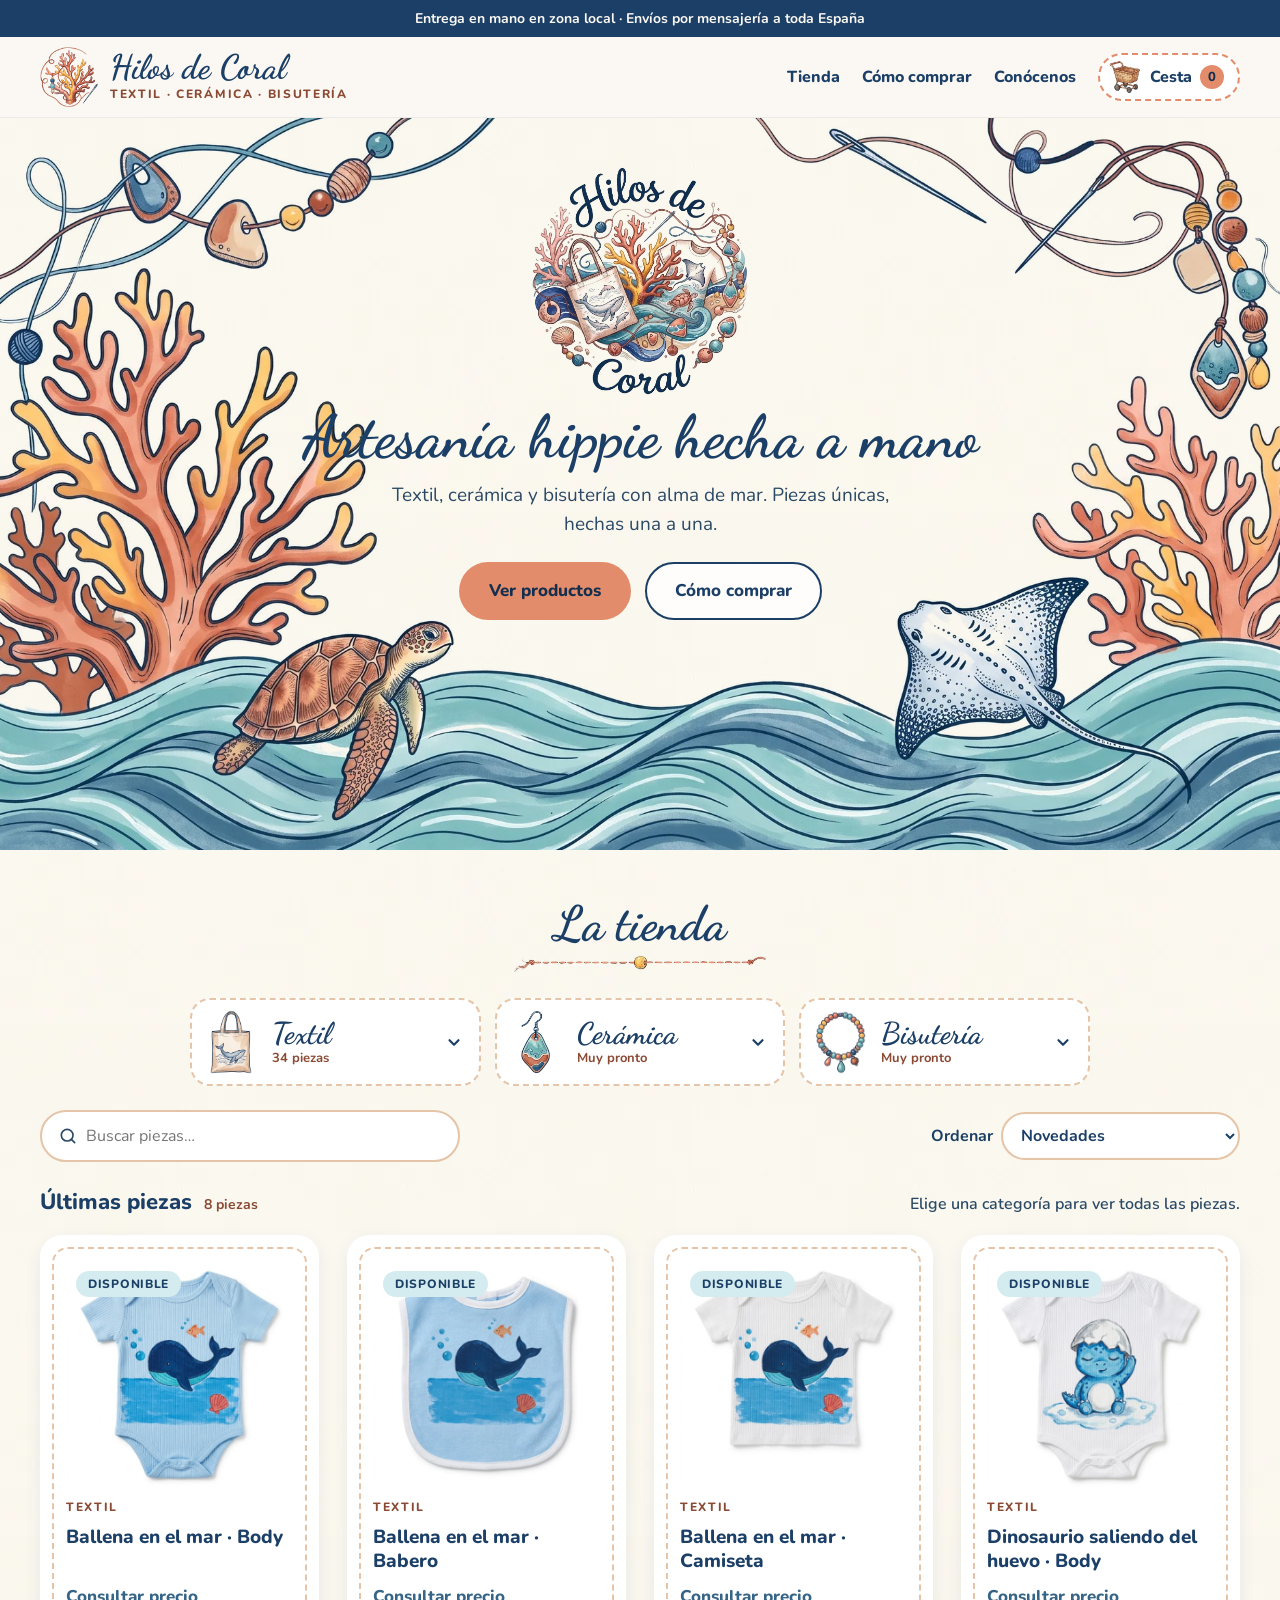
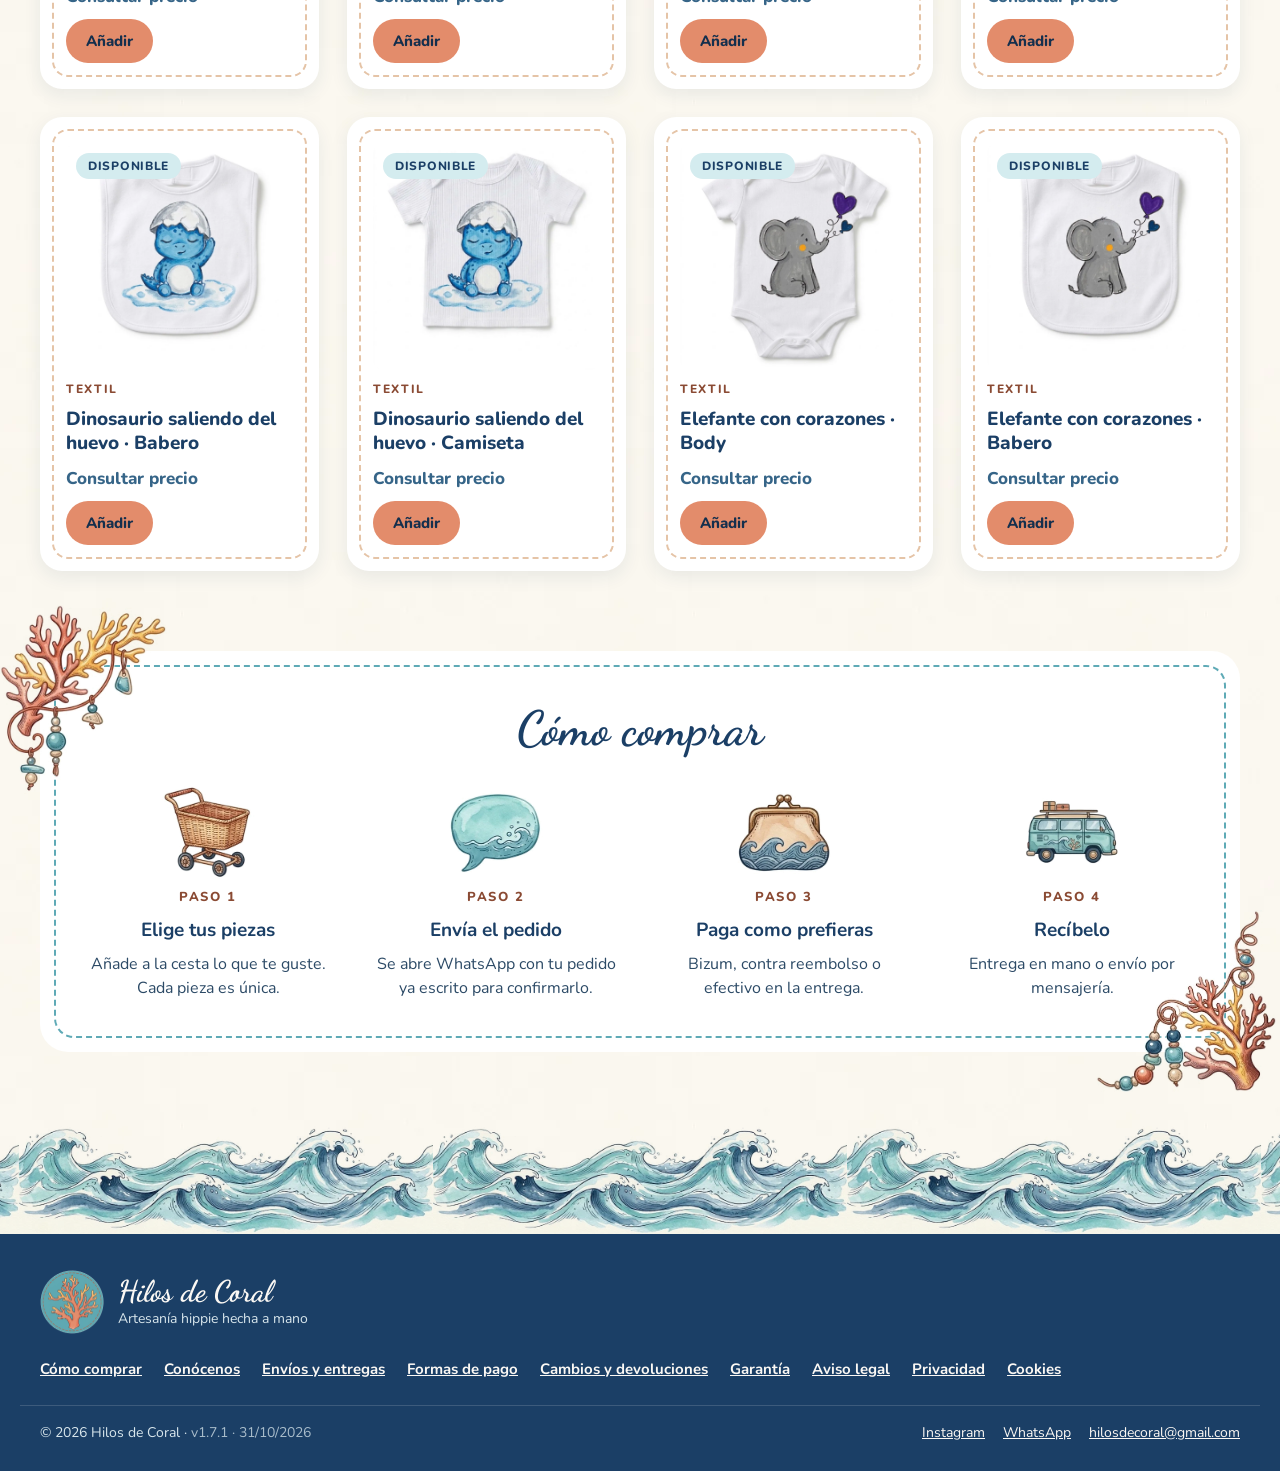
==== commit 44404762: "Acción automática: Archivos descomprimidos" ====
--- a/index.html
+++ b/index.html
@@ -6,17 +6,18 @@
 <title>Hilos de Coral · Artesanía hippie hecha a mano</title>
 <meta name="description" content="Artesanía hippie hecha a mano: textil, cerámica y bisutería con alma de mar. Pide por WhatsApp.">
 <meta name="theme-color" content="#1B3F66">
+<meta name="apple-mobile-web-app-title" content="Hilos de Coral">
 <meta property="og:type" content="website">
 <meta property="og:title" content="Hilos de Coral">
 <meta property="og:description" content="Artesanía hippie hecha a mano: textil, cerámica y bisutería con alma de mar.">
 <meta property="og:image" content="img/compartir.jpg">
 <link rel="icon" type="image/png" href="img/favicon-32.png">
-<link rel="apple-touch-icon" href="img/apple-touch-icon.png">
-<link rel="manifest" href="manifest.webmanifest">
+<link rel="apple-touch-icon" href="img/icono-app-apple-180.png">
+<link rel="manifest" href="manifest.webmanifest?v=1.7.1">
 <link rel="preconnect" href="https://fonts.googleapis.com">
 <link rel="preconnect" href="https://fonts.gstatic.com" crossorigin>
 <link href="https://fonts.googleapis.com/css2?family=Amatic+SC:wght@700&family=Caveat:wght@700&family=Dancing+Script:wght@600;700&family=Fredoka:wght@600&family=Nunito:wght@400;600;700;800&family=Pacifico&display=swap" rel="stylesheet">
-<link rel="stylesheet" href="css/tienda.css?v=1.7.0">
+<link rel="stylesheet" href="css/tienda.css?v=1.7.1">
 </head>
 <body>
 <a class="saltar" href="#tienda">Ir a la tienda</a>
@@ -126,7 +127,7 @@
     <nav class="pie-enlaces" aria-label="Información" id="menu-pie"></nav>
   </div>
   <div class="contenedor pie-legal">
-    <span>© <span id="anio"></span> <span id="pie-copy">Hilos de Coral</span> · <span class="version-web" id="version-web" title="Versión de la web">v1.7.0</span></span>
+    <span>© <span id="anio"></span> <span id="pie-copy">Hilos de Coral</span> · <span class="version-web" id="version-web" title="Versión de la web">v1.7.1</span></span>
     <span class="pie-redes" id="pie-redes"></span>
   </div>
 </footer>
@@ -192,7 +193,7 @@
 
 <div class="aviso-flotante" id="aviso-flotante" role="status" aria-live="polite"></div>
 
-<script src="js/comun.js?v=1.7.0"></script>
-<script src="js/tienda.js?v=1.7.0"></script>
+<script src="js/comun.js?v=1.7.1"></script>
+<script src="js/tienda.js?v=1.7.1"></script>
 </body>
 </html>
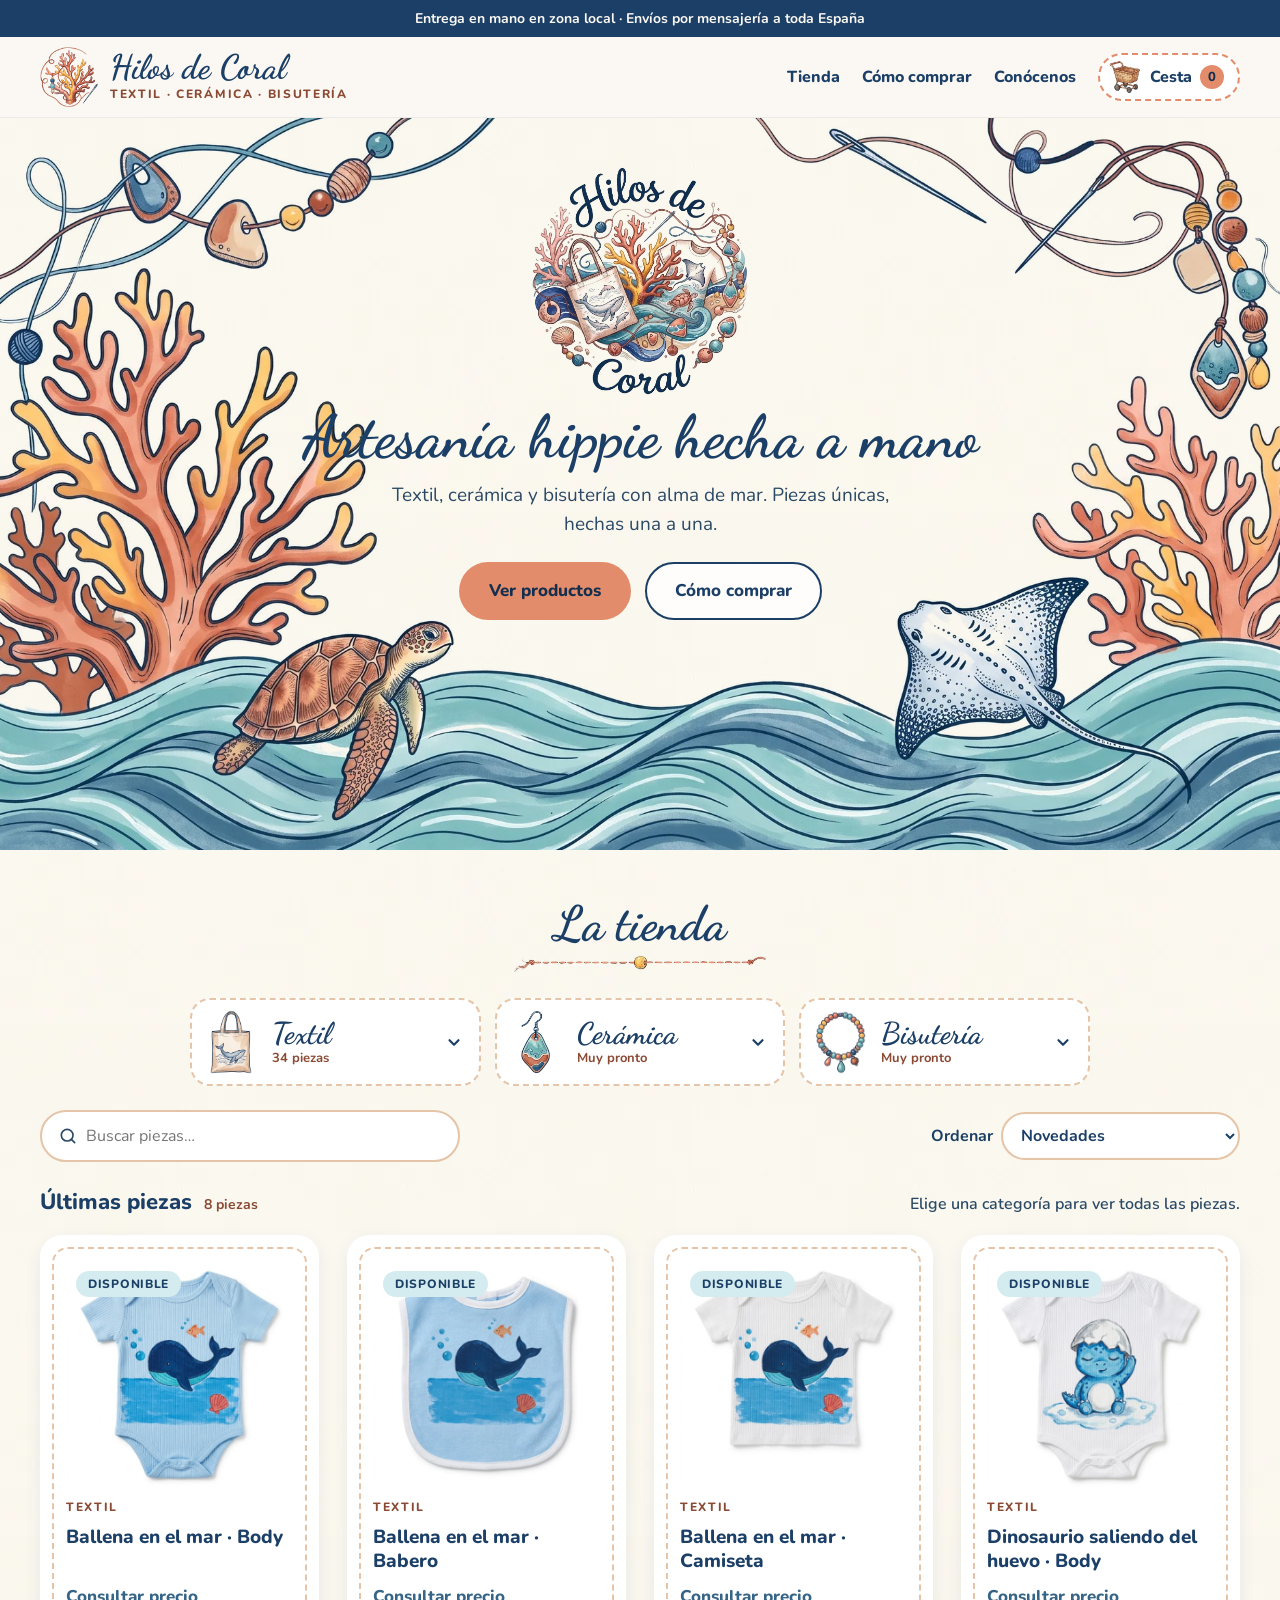
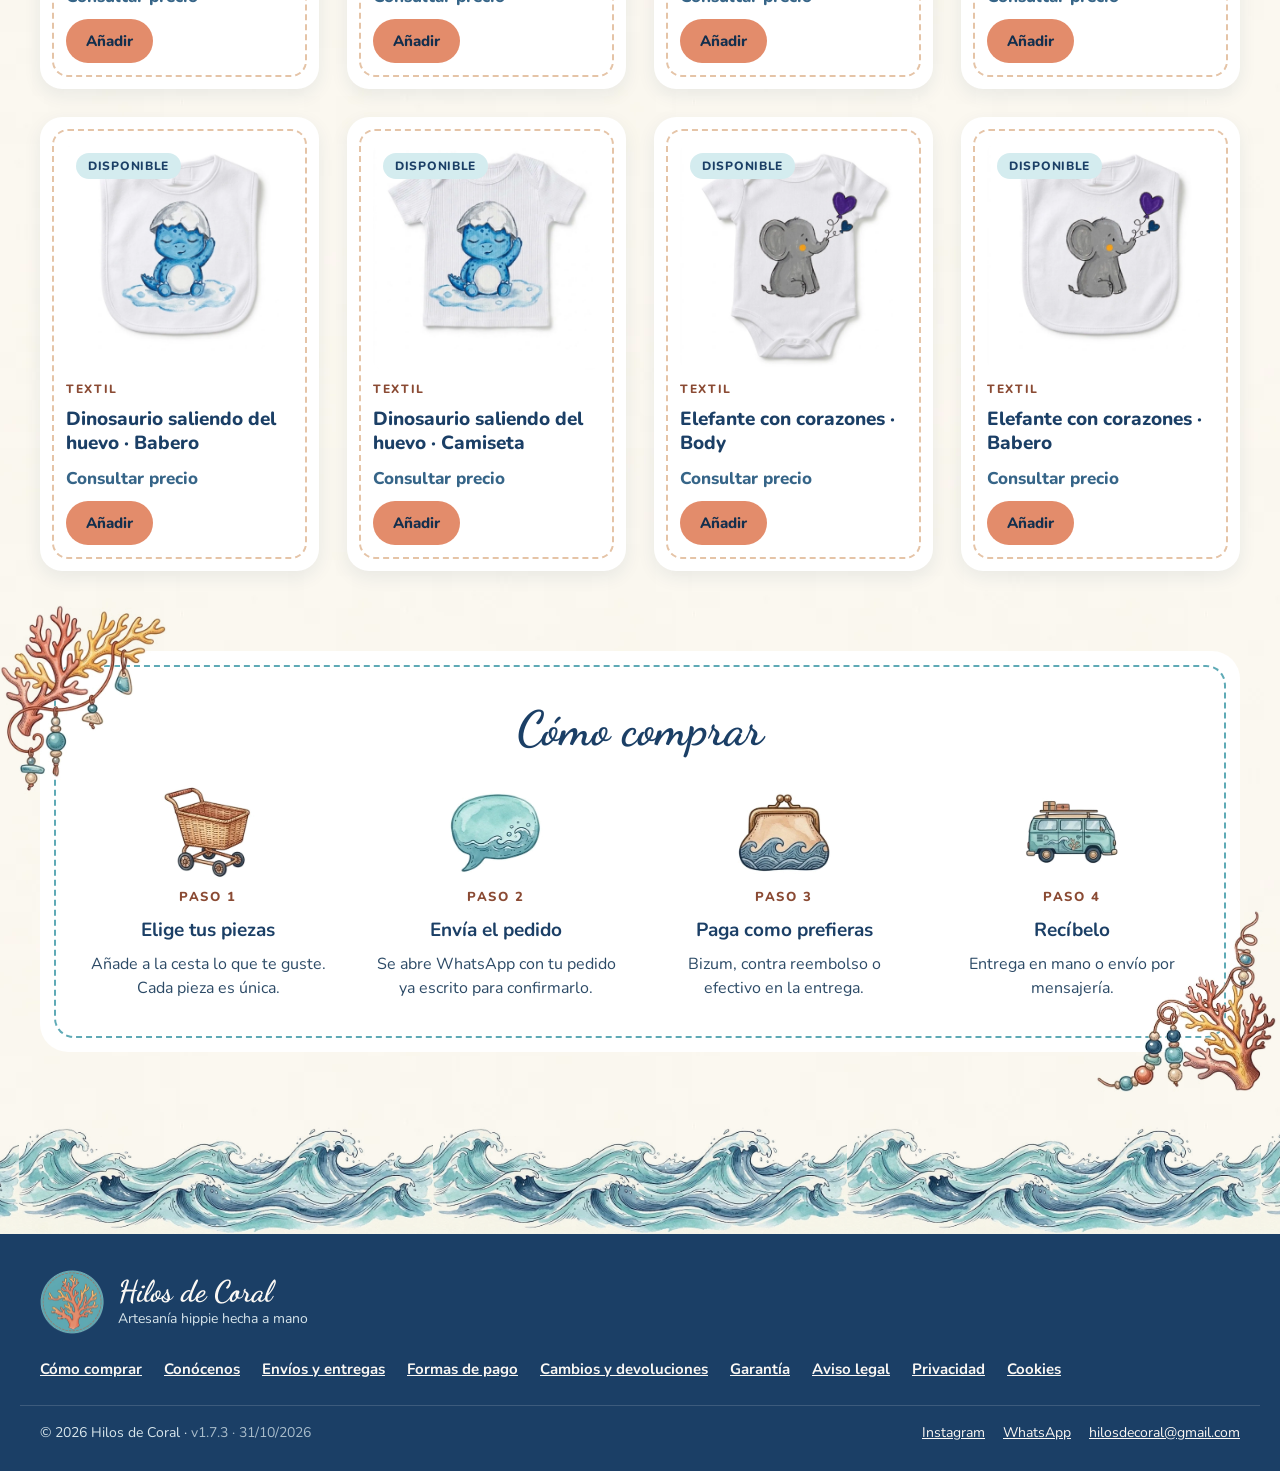
==== commit 90a31010: "Acción automática: Archivos descomprimidos" ====
--- a/index.html
+++ b/index.html
@@ -13,11 +13,11 @@
 <meta property="og:image" content="img/compartir.jpg">
 <link rel="icon" type="image/png" href="img/favicon-32.png">
 <link rel="apple-touch-icon" href="img/icono-app-apple-180.png">
-<link rel="manifest" href="manifest.webmanifest?v=1.7.1">
+<link rel="manifest" href="manifest.webmanifest?v=1.7.3">
 <link rel="preconnect" href="https://fonts.googleapis.com">
 <link rel="preconnect" href="https://fonts.gstatic.com" crossorigin>
 <link href="https://fonts.googleapis.com/css2?family=Amatic+SC:wght@700&family=Caveat:wght@700&family=Dancing+Script:wght@600;700&family=Fredoka:wght@600&family=Nunito:wght@400;600;700;800&family=Pacifico&display=swap" rel="stylesheet">
-<link rel="stylesheet" href="css/tienda.css?v=1.7.1">
+<link rel="stylesheet" href="css/tienda.css?v=1.7.3">
 </head>
 <body>
 <a class="saltar" href="#tienda">Ir a la tienda</a>
@@ -127,7 +127,7 @@
     <nav class="pie-enlaces" aria-label="Información" id="menu-pie"></nav>
   </div>
   <div class="contenedor pie-legal">
-    <span>© <span id="anio"></span> <span id="pie-copy">Hilos de Coral</span> · <span class="version-web" id="version-web" title="Versión de la web">v1.7.1</span></span>
+    <span>© <span id="anio"></span> <span id="pie-copy">Hilos de Coral</span> · <span class="version-web" id="version-web" title="Versión de la web">v1.7.3</span></span>
     <span class="pie-redes" id="pie-redes"></span>
   </div>
 </footer>
@@ -193,7 +193,7 @@
 
 <div class="aviso-flotante" id="aviso-flotante" role="status" aria-live="polite"></div>
 
-<script src="js/comun.js?v=1.7.1"></script>
-<script src="js/tienda.js?v=1.7.1"></script>
+<script src="js/comun.js?v=1.7.3"></script>
+<script src="js/tienda.js?v=1.7.3"></script>
 </body>
 </html>
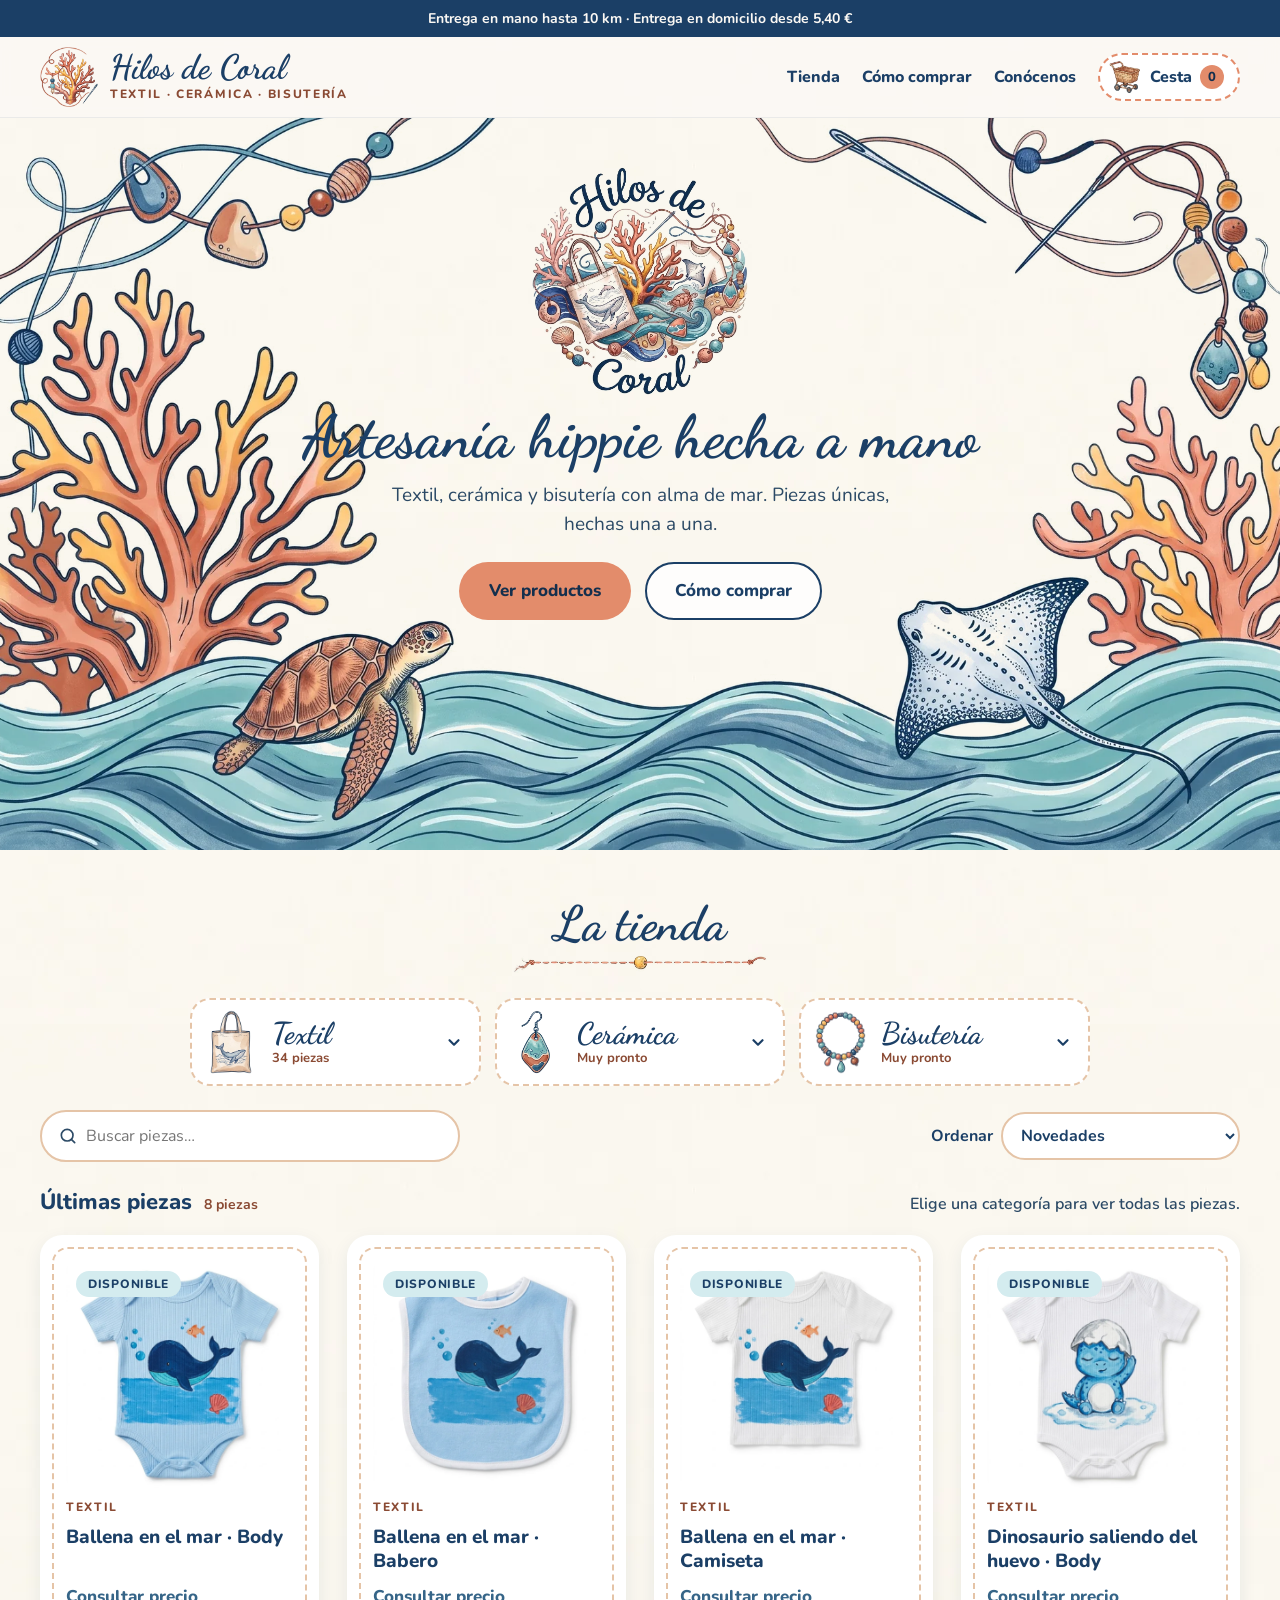
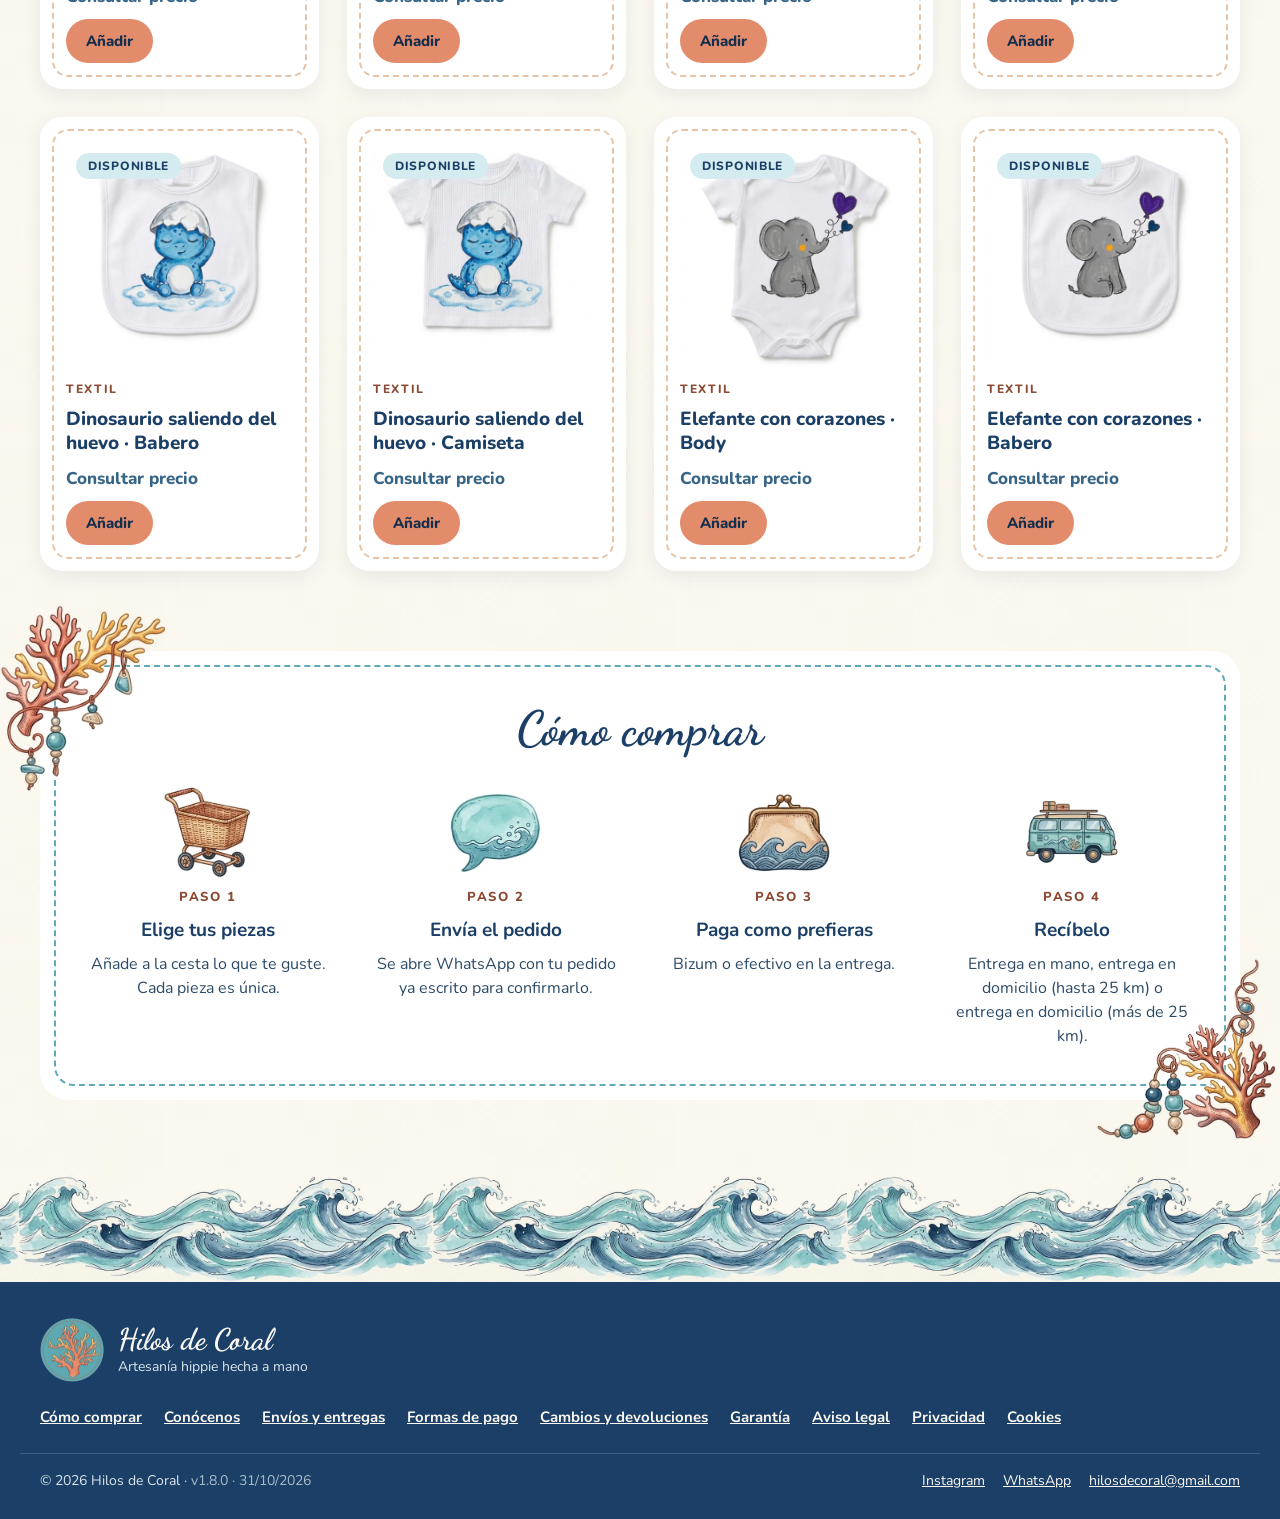
==== commit caa80786: "Acción automática: Archivos descomprimidos" ====
--- a/index.html
+++ b/index.html
@@ -13,11 +13,11 @@
 <meta property="og:image" content="img/compartir.jpg">
 <link rel="icon" type="image/png" href="img/favicon-32.png">
 <link rel="apple-touch-icon" href="img/icono-app-apple-180.png">
-<link rel="manifest" href="manifest.webmanifest?v=1.7.3">
+<link rel="manifest" href="manifest.webmanifest?v=1.8.0">
 <link rel="preconnect" href="https://fonts.googleapis.com">
 <link rel="preconnect" href="https://fonts.gstatic.com" crossorigin>
 <link href="https://fonts.googleapis.com/css2?family=Amatic+SC:wght@700&family=Caveat:wght@700&family=Dancing+Script:wght@600;700&family=Fredoka:wght@600&family=Nunito:wght@400;600;700;800&family=Pacifico&display=swap" rel="stylesheet">
-<link rel="stylesheet" href="css/tienda.css?v=1.7.3">
+<link rel="stylesheet" href="css/tienda.css?v=1.8.0">
 </head>
 <body>
 <a class="saltar" href="#tienda">Ir a la tienda</a>
@@ -127,7 +127,7 @@
     <nav class="pie-enlaces" aria-label="Información" id="menu-pie"></nav>
   </div>
   <div class="contenedor pie-legal">
-    <span>© <span id="anio"></span> <span id="pie-copy">Hilos de Coral</span> · <span class="version-web" id="version-web" title="Versión de la web">v1.7.3</span></span>
+    <span>© <span id="anio"></span> <span id="pie-copy">Hilos de Coral</span> · <span class="version-web" id="version-web" title="Versión de la web">v1.8.0</span></span>
     <span class="pie-redes" id="pie-redes"></span>
   </div>
 </footer>
@@ -193,7 +193,7 @@
 
 <div class="aviso-flotante" id="aviso-flotante" role="status" aria-live="polite"></div>
 
-<script src="js/comun.js?v=1.7.3"></script>
-<script src="js/tienda.js?v=1.7.3"></script>
+<script src="js/comun.js?v=1.8.0"></script>
+<script src="js/tienda.js?v=1.8.0"></script>
 </body>
 </html>
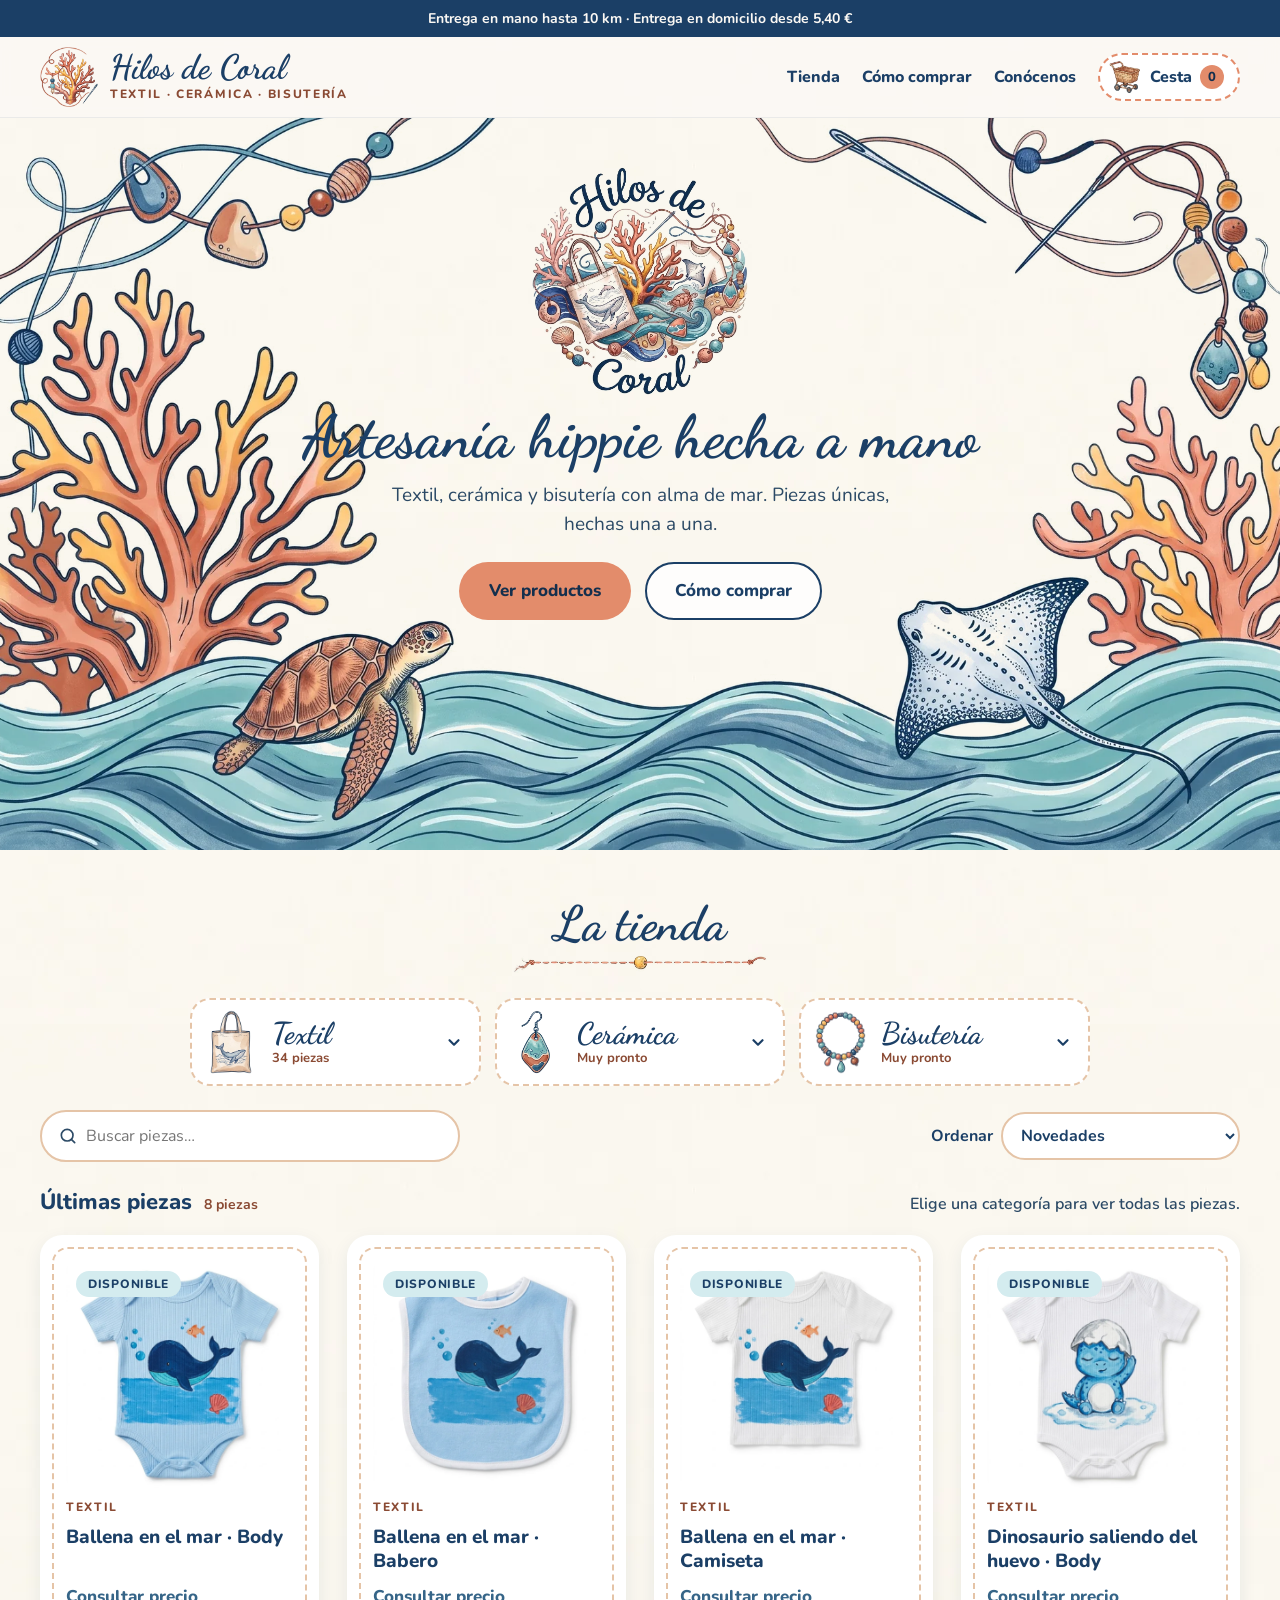
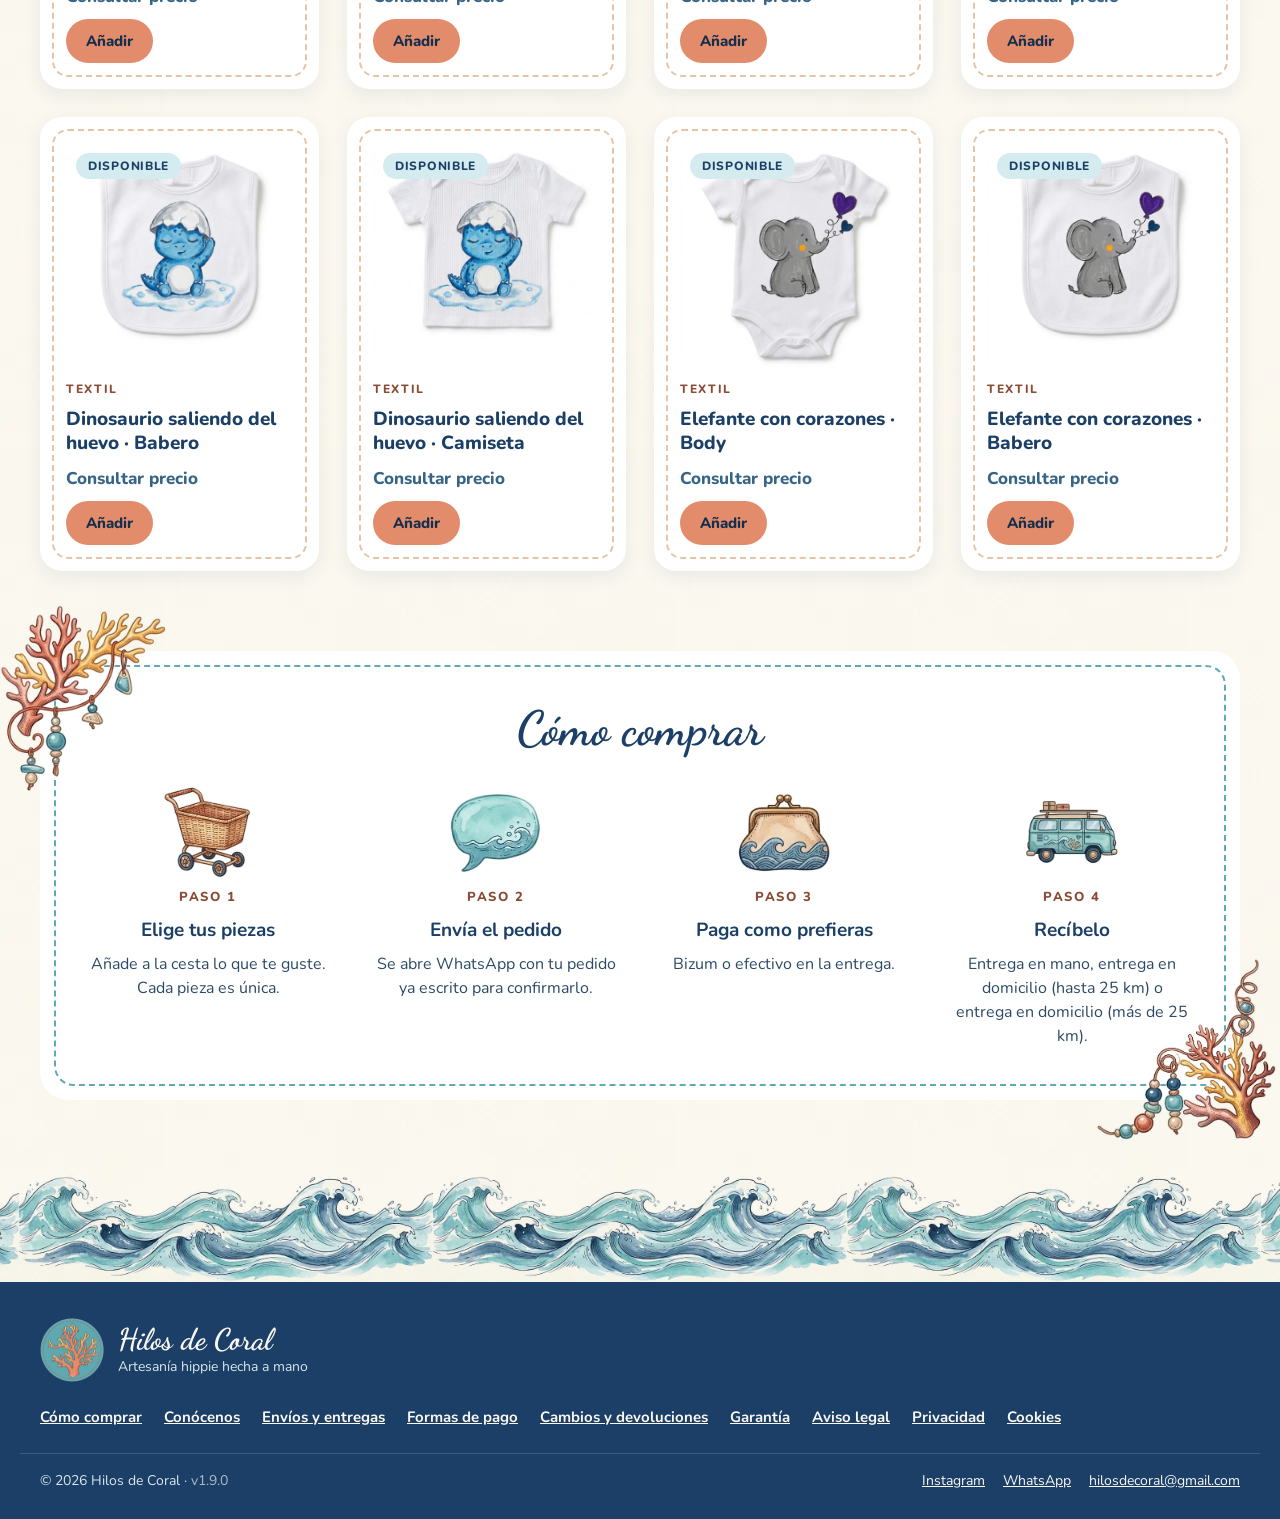
==== commit 7cbd9b80: "Acción automática: Archivos descomprimidos" ====
--- a/index.html
+++ b/index.html
@@ -12,12 +12,12 @@
 <meta property="og:description" content="Artesanía hippie hecha a mano: textil, cerámica y bisutería con alma de mar.">
 <meta property="og:image" content="img/compartir.jpg">
 <link rel="icon" type="image/png" href="img/favicon-32.png">
-<link rel="apple-touch-icon" href="img/icono-app-apple-180.png">
-<link rel="manifest" href="manifest.webmanifest?v=1.8.0">
+<link rel="apple-touch-icon" href="img/icono-hc-apple-180.png">
+<link rel="manifest" href="manifest.webmanifest?v=1.9.0">
 <link rel="preconnect" href="https://fonts.googleapis.com">
 <link rel="preconnect" href="https://fonts.gstatic.com" crossorigin>
 <link href="https://fonts.googleapis.com/css2?family=Amatic+SC:wght@700&family=Caveat:wght@700&family=Dancing+Script:wght@600;700&family=Fredoka:wght@600&family=Nunito:wght@400;600;700;800&family=Pacifico&display=swap" rel="stylesheet">
-<link rel="stylesheet" href="css/tienda.css?v=1.8.0">
+<link rel="stylesheet" href="css/tienda.css?v=1.9.0">
 </head>
 <body>
 <a class="saltar" href="#tienda">Ir a la tienda</a>
@@ -193,7 +193,7 @@
 
 <div class="aviso-flotante" id="aviso-flotante" role="status" aria-live="polite"></div>
 
-<script src="js/comun.js?v=1.8.0"></script>
-<script src="js/tienda.js?v=1.8.0"></script>
+<script src="js/comun.js?v=1.9.0"></script>
+<script src="js/tienda.js?v=1.9.0"></script>
 </body>
 </html>
--- a/css/tienda.css
+++ b/css/tienda.css
@@ -458,3 +458,19 @@
 }
 @media (prefers-reduced-motion: reduce) { * { animation: none !important; transition: none !important; scroll-behavior: auto !important; } }
 .ventana-marco:focus, .ventana-marco:focus-visible { outline: none; }
+
+/* Dirección de entrega (v1.9.0) */
+.direccion select:disabled { opacity: .6; }
+.campo-calle { position: relative; display: flex; flex-direction: column; }
+.calle-sugerencias { position: absolute; z-index: 5; top: 100%; left: 0; right: 0; margin: 4px 0 0; padding: 4px; list-style: none; background: #fff; border: 2px solid var(--agua); border-radius: 12px; box-shadow: 0 10px 24px rgba(27, 63, 102, .18); max-height: 260px; overflow-y: auto; }
+.calle-sugerencias button { display: flex; flex-direction: column; align-items: flex-start; gap: 1px; width: 100%; text-align: left; background: none; border: 0; border-radius: 8px; padding: 8px 10px; font: inherit; color: inherit; cursor: pointer; }
+.calle-sugerencias button span { font-size: 13px; opacity: .75; }
+.calle-sugerencias li.activa button, .calle-sugerencias button:hover { background: #E6F4F2; }
+.calle-ayuda { margin: 6px 0 0; font-size: 14px; color: #6B5A3E; }
+.dir-estado { margin: 4px 0 0; padding: 8px 12px; border-radius: 10px; font-size: 14px; font-weight: 700; line-height: 1.4; }
+.dir-bien { background: #E7F5EC; color: #1E6B4A; }
+.dir-aviso { background: #FFF6E0; color: #7A5300; }
+.dir-mal { background: #FDEBE8; color: #A23A2A; }
+.direccion .campo select { width: 100%; min-width: 0; font: inherit; font-weight: 400; color: var(--marino); background: #fff; border: 2px solid var(--arena); border-radius: 12px; padding: 10px 12px; }
+.direccion .campo select:focus { outline: none; border-color: var(--agua); }
+.direccion .enlace-tallas { align-self: flex-start; font-size: 14px; }
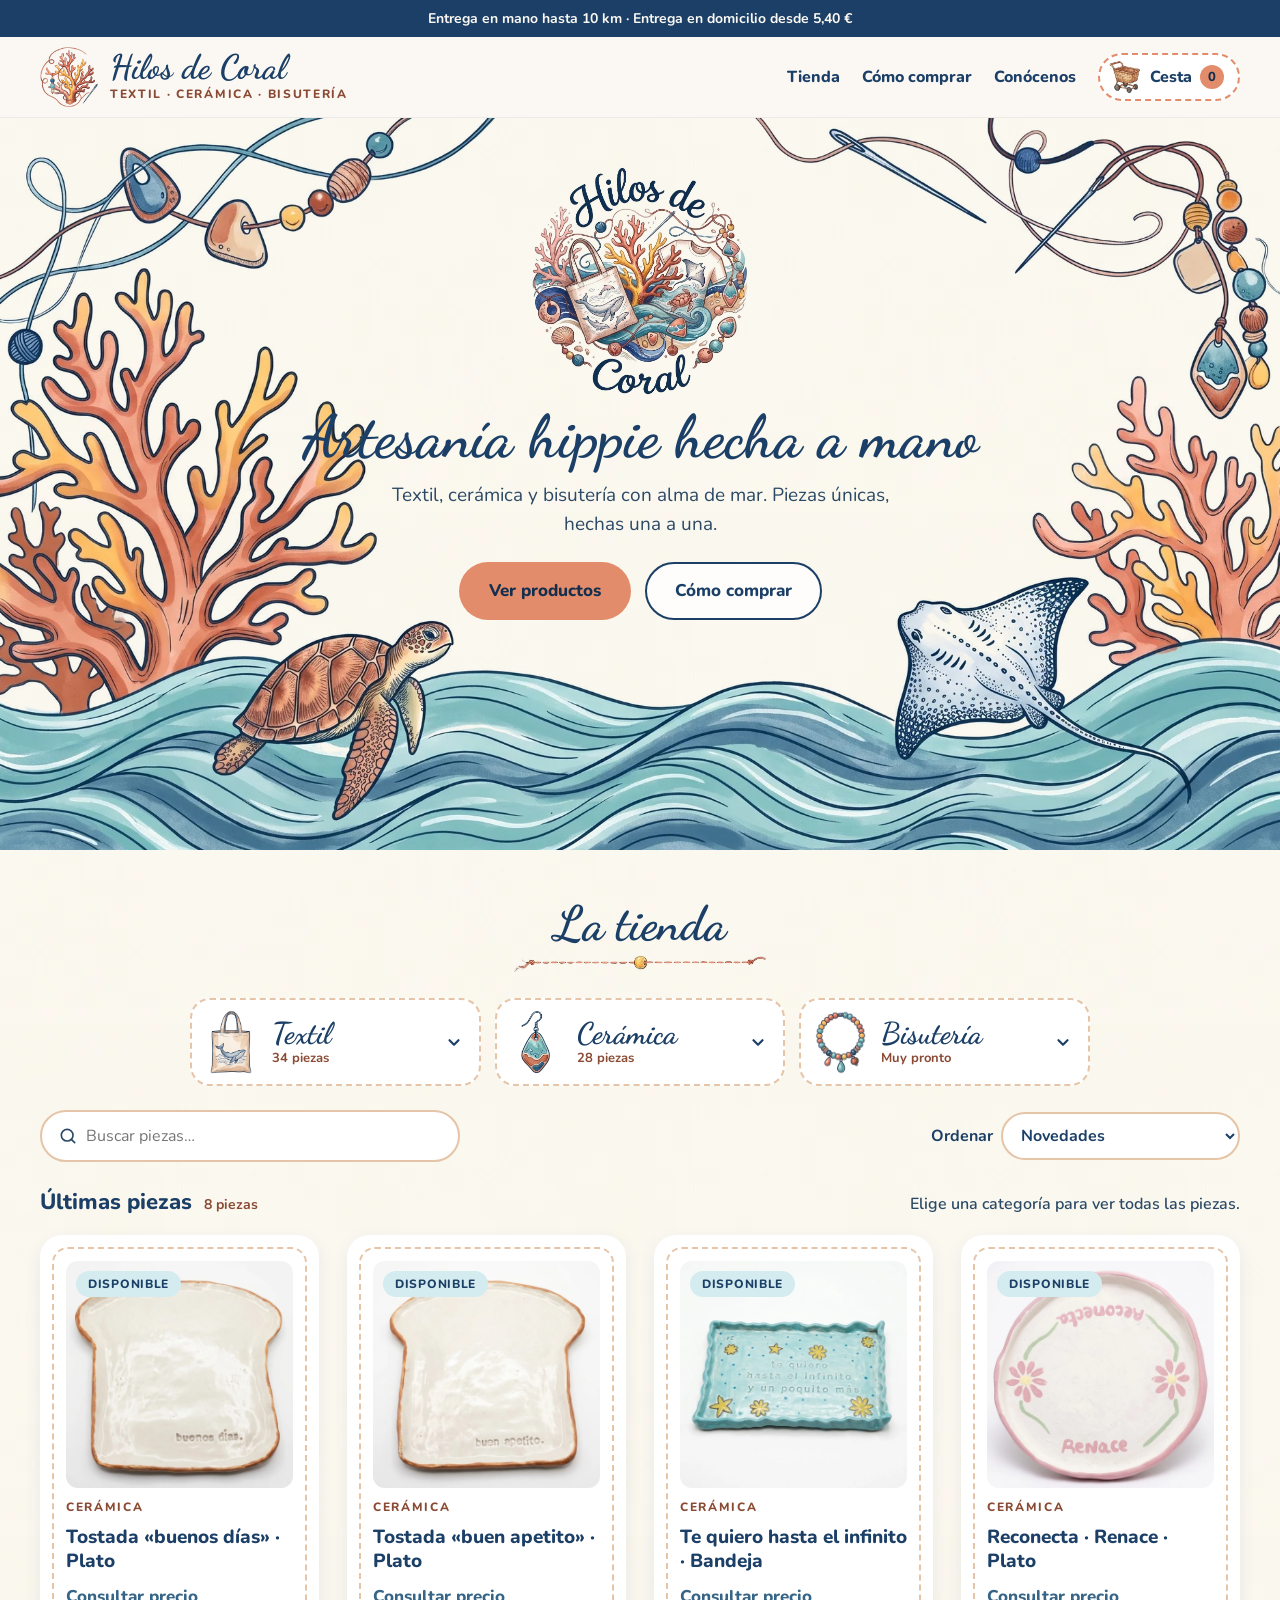
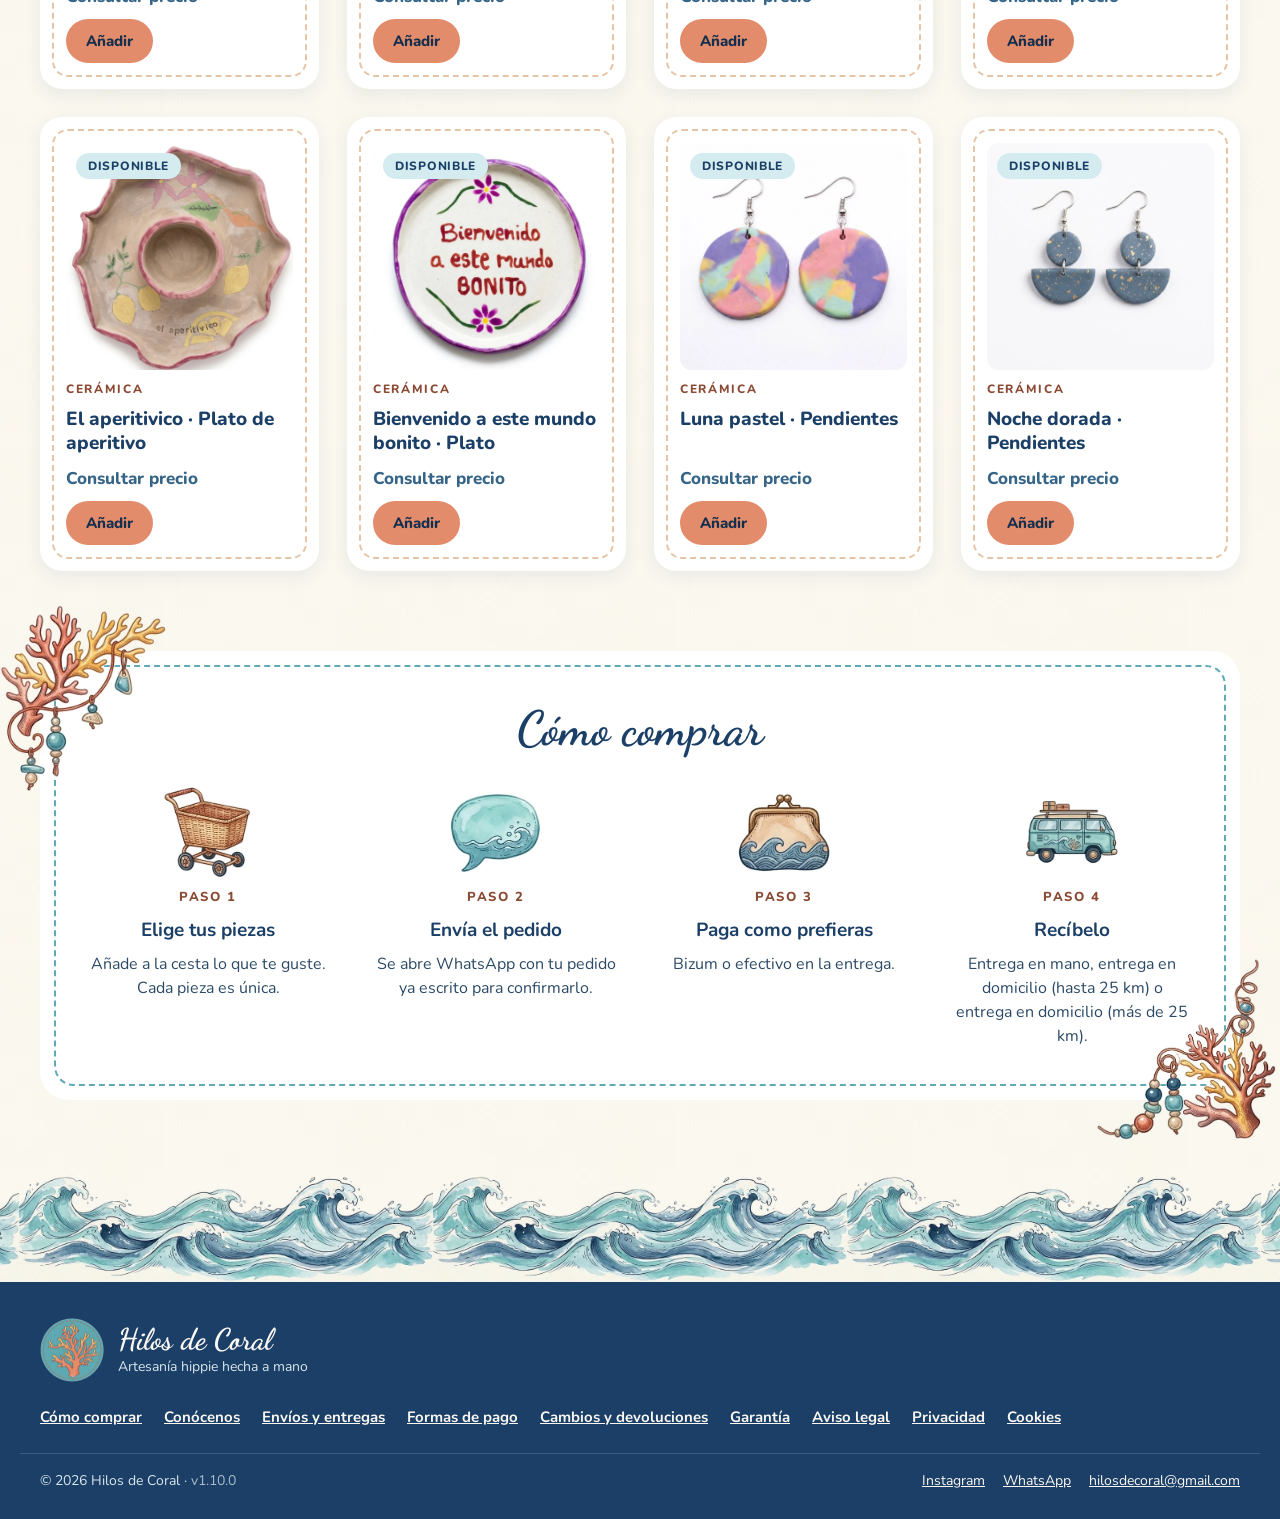
==== commit 31b6cb59: "Acción automática: Archivos descomprimidos" ====
--- a/index.html
+++ b/index.html
@@ -13,11 +13,11 @@
 <meta property="og:image" content="img/compartir.jpg">
 <link rel="icon" type="image/png" href="img/favicon-32.png">
 <link rel="apple-touch-icon" href="img/icono-hc-apple-180.png">
-<link rel="manifest" href="manifest.webmanifest?v=1.9.0">
+<link rel="manifest" href="manifest.webmanifest?v=1.10.0">
 <link rel="preconnect" href="https://fonts.googleapis.com">
 <link rel="preconnect" href="https://fonts.gstatic.com" crossorigin>
 <link href="https://fonts.googleapis.com/css2?family=Amatic+SC:wght@700&family=Caveat:wght@700&family=Dancing+Script:wght@600;700&family=Fredoka:wght@600&family=Nunito:wght@400;600;700;800&family=Pacifico&display=swap" rel="stylesheet">
-<link rel="stylesheet" href="css/tienda.css?v=1.9.0">
+<link rel="stylesheet" href="css/tienda.css?v=1.10.0">
 </head>
 <body>
 <a class="saltar" href="#tienda">Ir a la tienda</a>
@@ -193,7 +193,7 @@
 
 <div class="aviso-flotante" id="aviso-flotante" role="status" aria-live="polite"></div>
 
-<script src="js/comun.js?v=1.9.0"></script>
-<script src="js/tienda.js?v=1.9.0"></script>
+<script src="js/comun.js?v=1.10.0"></script>
+<script src="js/tienda.js?v=1.10.0"></script>
 </body>
 </html>
--- a/css/tienda.css
+++ b/css/tienda.css
@@ -474,3 +474,15 @@
 .direccion .campo select { width: 100%; min-width: 0; font: inherit; font-weight: 400; color: var(--marino); background: #fff; border: 2px solid var(--arena); border-radius: 12px; padding: 10px 12px; }
 .direccion .campo select:focus { outline: none; border-color: var(--agua); }
 .direccion .enlace-tallas { align-self: flex-start; font-size: 14px; }
+
+/* Acabados: gancho, cadena, cordón… (v1.10.0) */
+.campo-acabado { border: 0; margin: 4px 0 0; padding: 0; }
+.campo-acabado legend { font-weight: 800; padding: 0; margin-bottom: 6px; }
+.acabados { display: grid; grid-template-columns: repeat(auto-fill, minmax(132px, 1fr)); gap: 8px; }
+.acabado { position: relative; display: flex; align-items: center; gap: 8px; padding: 6px 10px 6px 6px; background: #fff; border: 2px solid var(--arena); border-radius: 12px; cursor: pointer; font-weight: 700; font-size: 14px; line-height: 1.2; }
+.acabado input { position: absolute; opacity: 0; pointer-events: none; }
+.acabado img { width: 40px; height: 40px; object-fit: cover; border-radius: 8px; flex: none; }
+.acabado small { font-weight: 800; color: var(--oceano); }
+.acabado:hover { border-color: var(--agua); }
+.acabado:has(input:checked) { border-color: var(--coral); box-shadow: 0 0 0 2px var(--coral) inset; background: #FFF4EE; }
+.acabado:has(input:focus-visible) { outline: 3px solid var(--agua); outline-offset: 2px; }
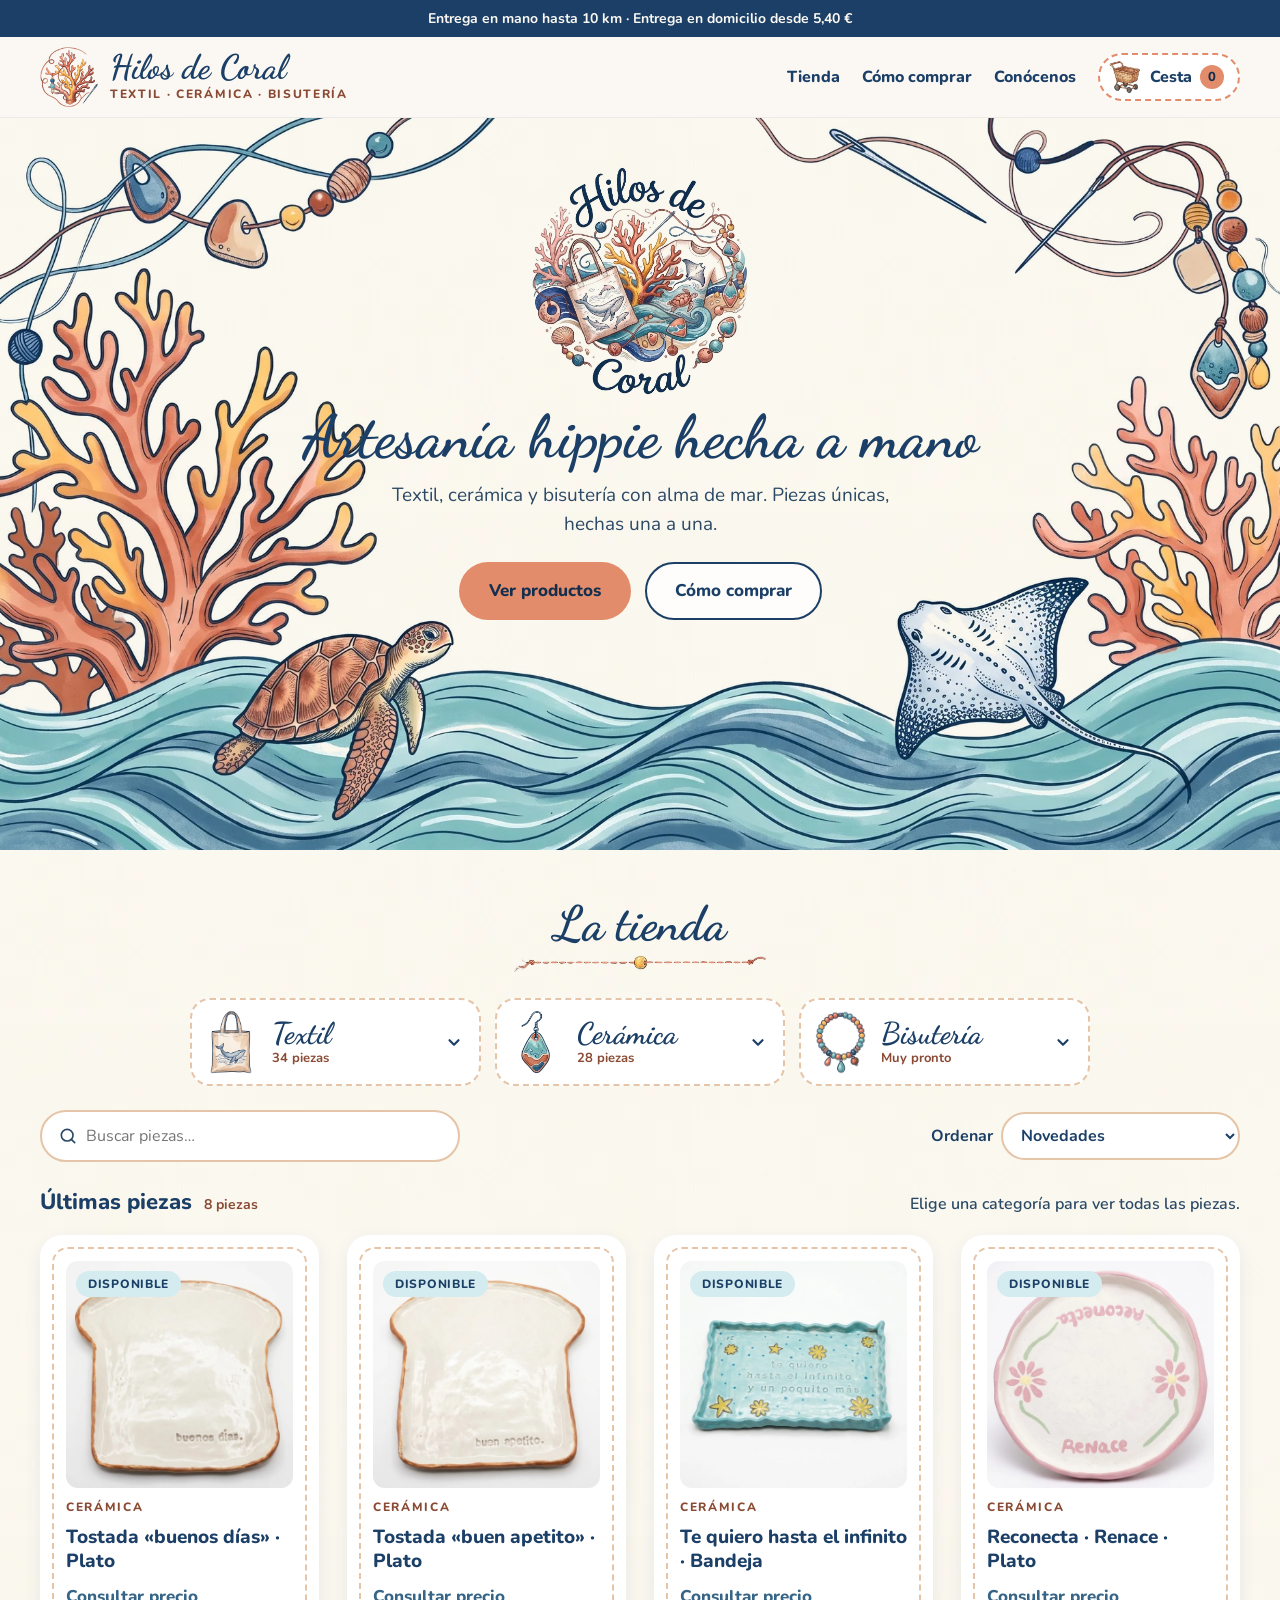
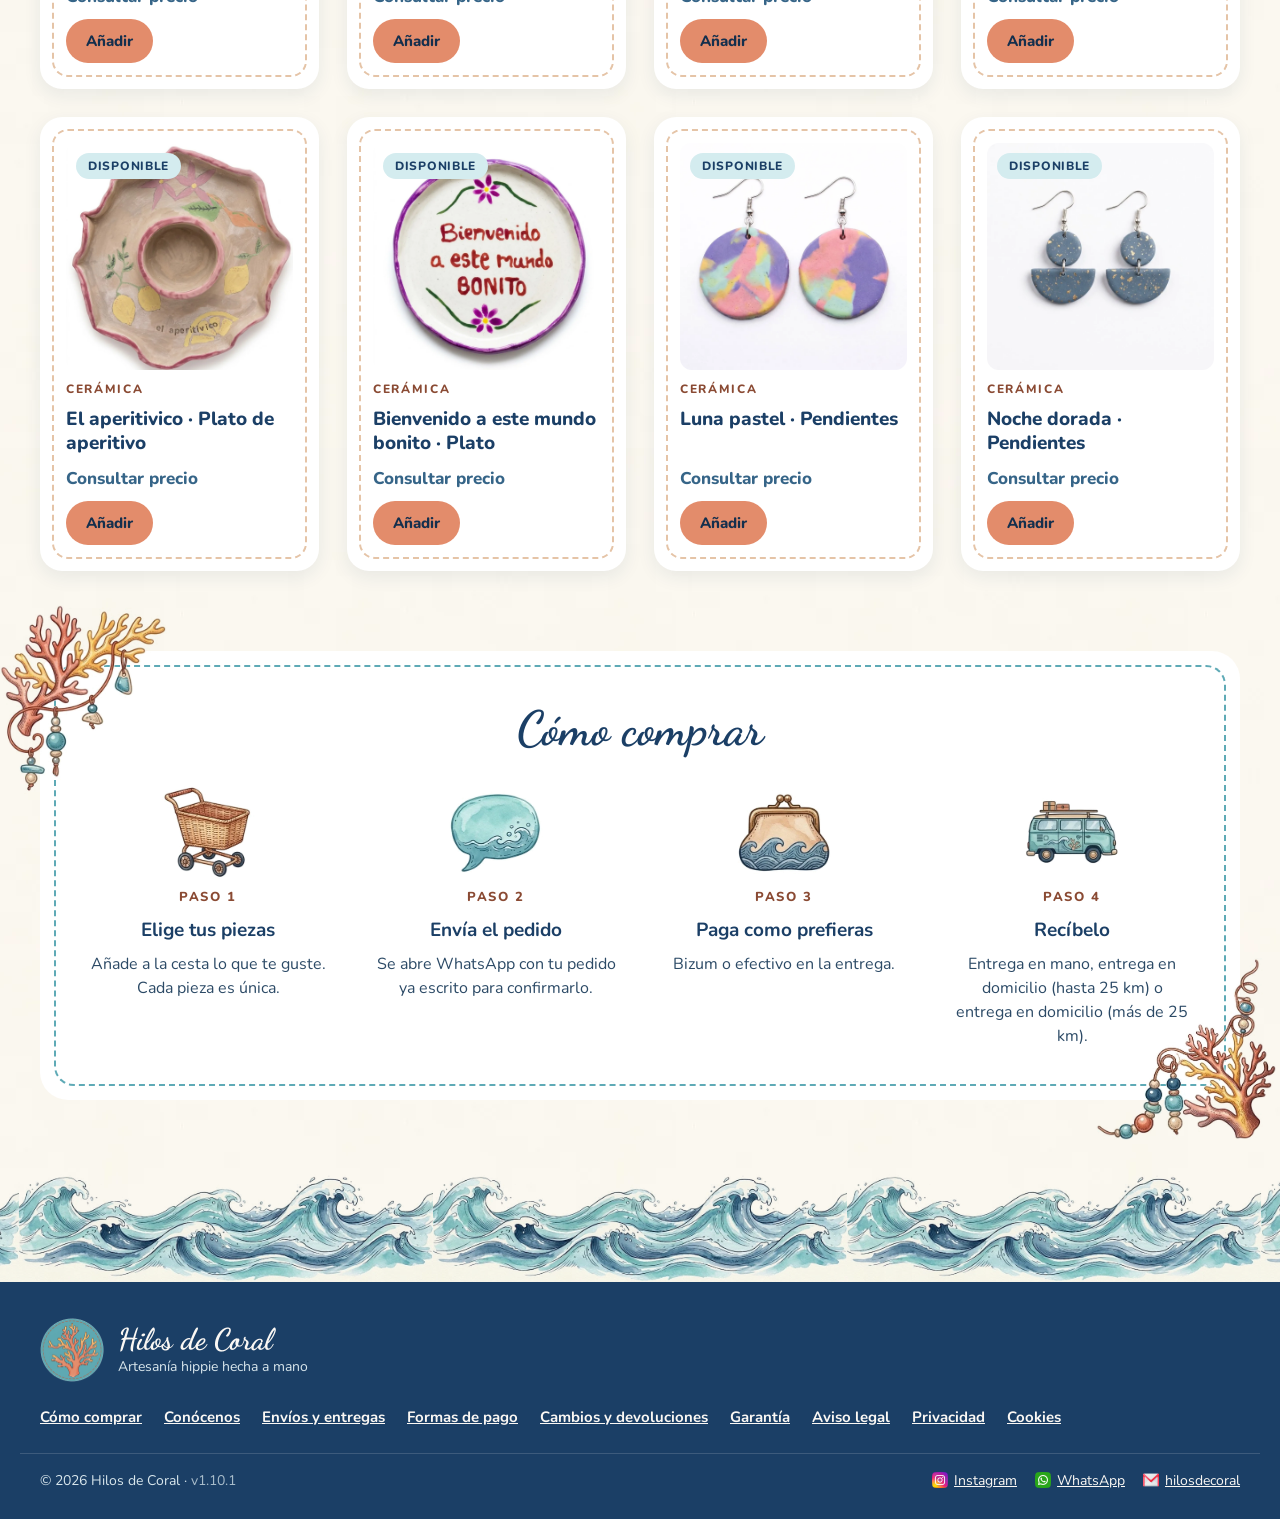
==== commit c4a0740f: "Acción automática: Archivos descomprimidos" ====
--- a/index.html
+++ b/index.html
@@ -13,11 +13,11 @@
 <meta property="og:image" content="img/compartir.jpg">
 <link rel="icon" type="image/png" href="img/favicon-32.png">
 <link rel="apple-touch-icon" href="img/icono-hc-apple-180.png">
-<link rel="manifest" href="manifest.webmanifest?v=1.10.0">
+<link rel="manifest" href="manifest.webmanifest?v=1.10.1">
 <link rel="preconnect" href="https://fonts.googleapis.com">
 <link rel="preconnect" href="https://fonts.gstatic.com" crossorigin>
 <link href="https://fonts.googleapis.com/css2?family=Amatic+SC:wght@700&family=Caveat:wght@700&family=Dancing+Script:wght@600;700&family=Fredoka:wght@600&family=Nunito:wght@400;600;700;800&family=Pacifico&display=swap" rel="stylesheet">
-<link rel="stylesheet" href="css/tienda.css?v=1.10.0">
+<link rel="stylesheet" href="css/tienda.css?v=1.10.1">
 </head>
 <body>
 <a class="saltar" href="#tienda">Ir a la tienda</a>
@@ -193,7 +193,7 @@
 
 <div class="aviso-flotante" id="aviso-flotante" role="status" aria-live="polite"></div>
 
-<script src="js/comun.js?v=1.10.0"></script>
-<script src="js/tienda.js?v=1.10.0"></script>
+<script src="js/comun.js?v=1.10.1"></script>
+<script src="js/tienda.js?v=1.10.1"></script>
 </body>
 </html>
--- a/css/tienda.css
+++ b/css/tienda.css
@@ -169,7 +169,9 @@
 .pie-lema { margin: 0; font-size: 14px; color: #D8E6EC; }
 .pie-enlaces { display: flex; flex-wrap: wrap; gap: 10px 22px; font-weight: 700; font-size: 15px; }
 .pie-legal { display: flex; flex-wrap: wrap; justify-content: space-between; gap: 12px; border-top: 1px solid rgba(251, 248, 244, .15); padding-top: 16px; padding-bottom: 28px; font-size: 14px; color: #D8E6EC; }
-.pie-redes { display: flex; gap: 18px; }
+.pie-redes { display: flex; flex-wrap: wrap; gap: 8px 18px; }
+.pie-redes a { display: inline-flex; align-items: center; gap: 6px; }
+.pie-redes img { width: 16px; height: 16px; flex: none; }
 
 /* Ventanas (producto y páginas) */
 dialog { border: 0; padding: 0; background: transparent; color: var(--marino); max-height: calc(100dvh - 32px); }
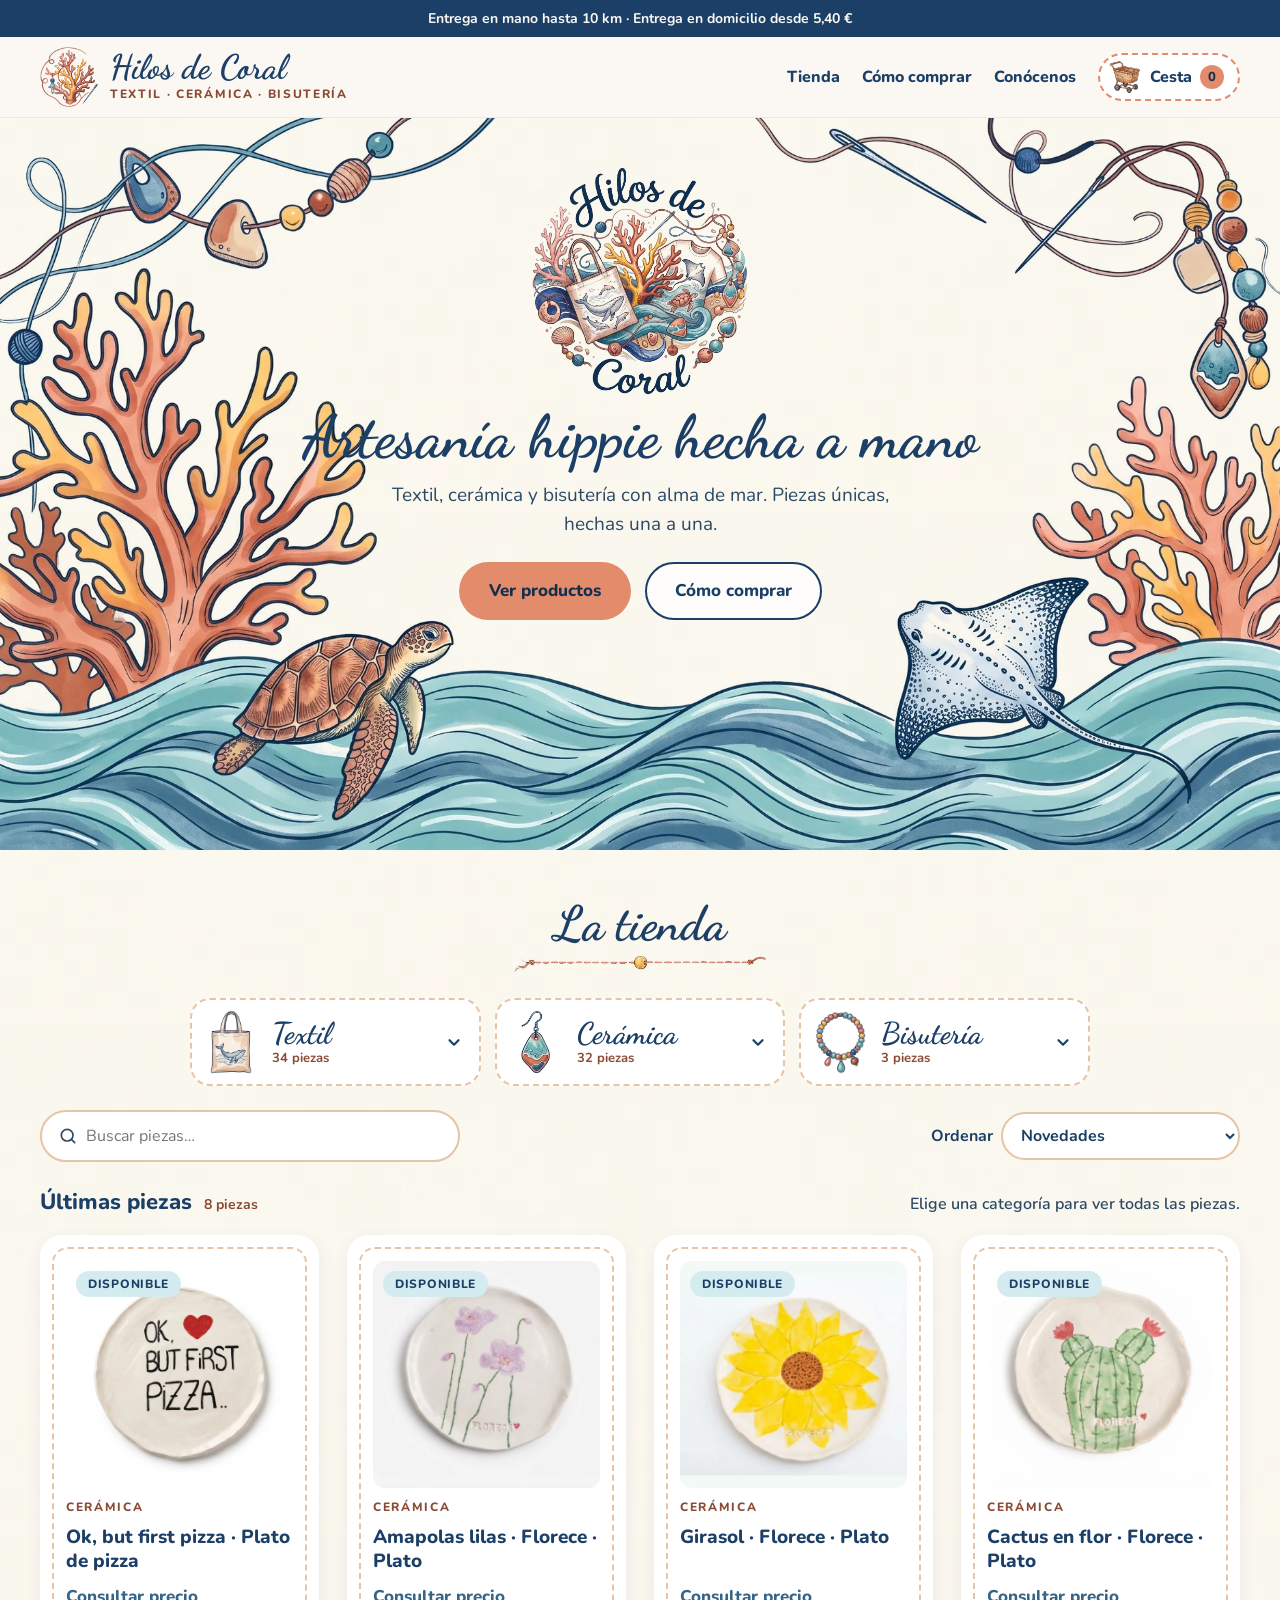
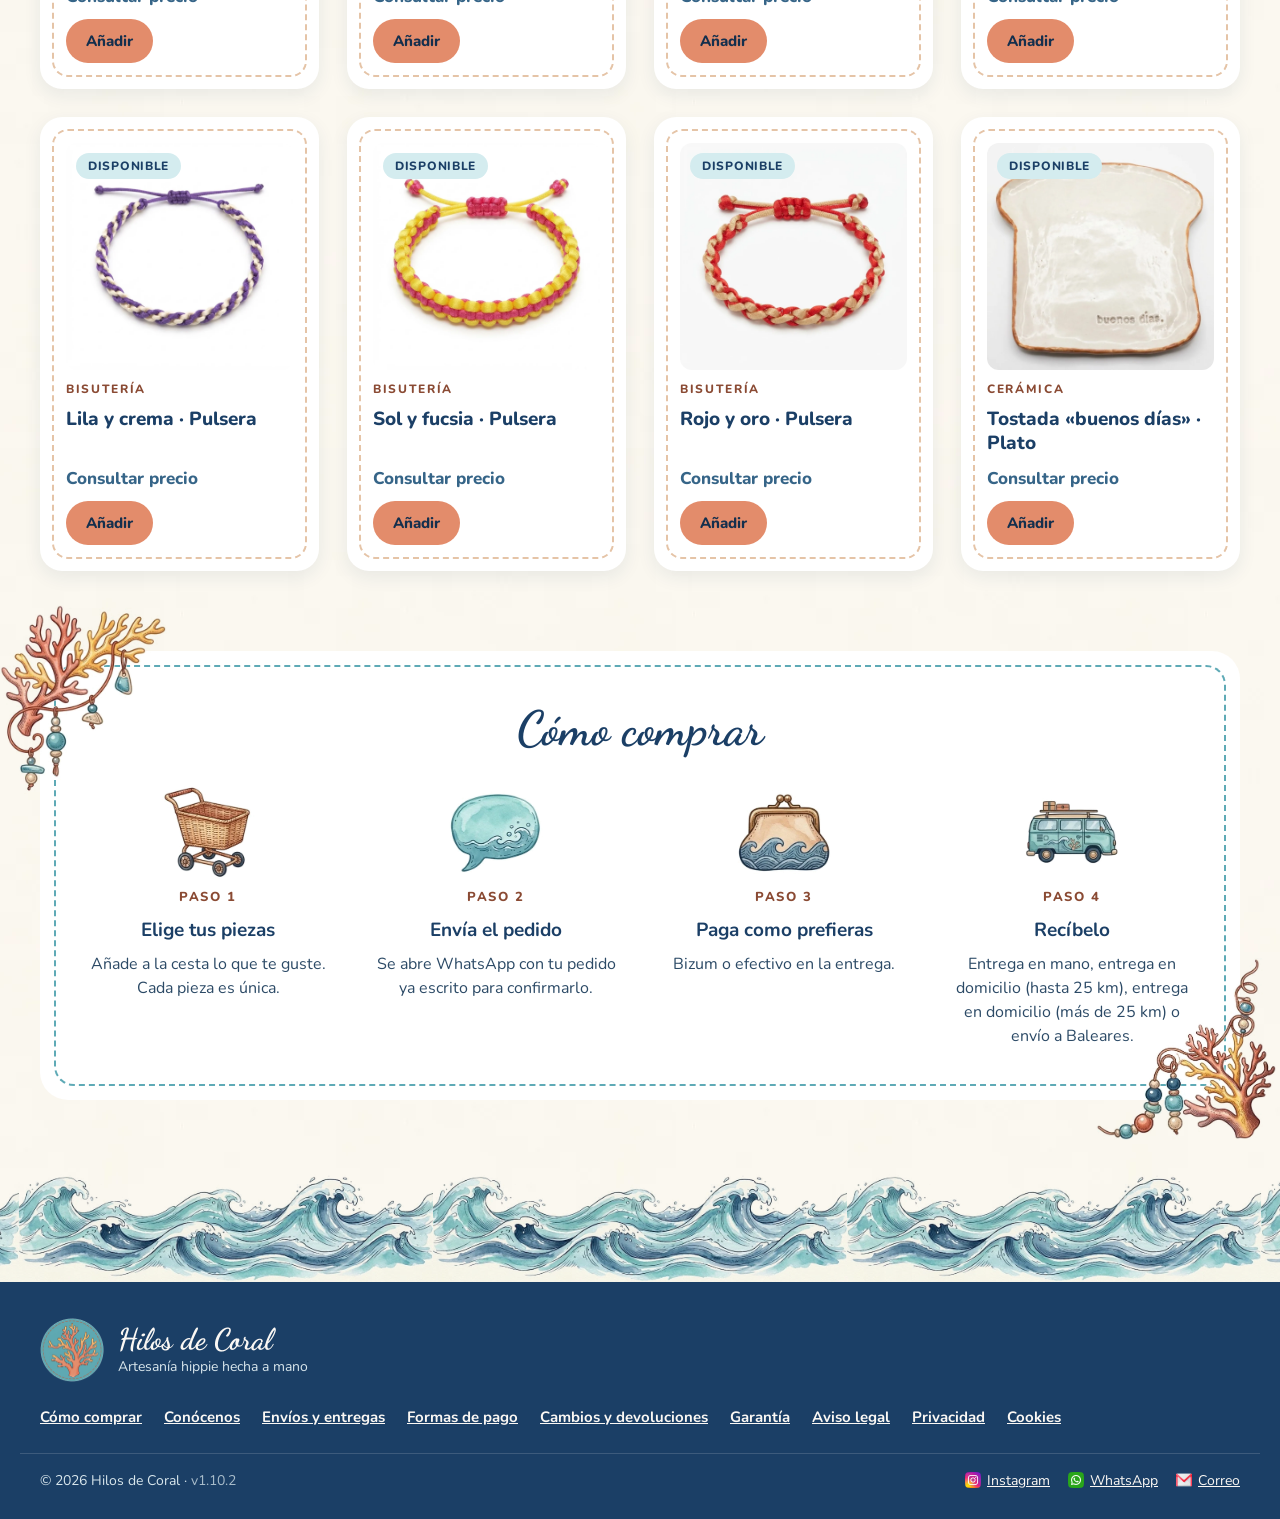
==== commit ad5ba67d: "Acción automática: Archivos descomprimidos" ====
--- a/index.html
+++ b/index.html
@@ -13,11 +13,11 @@
 <meta property="og:image" content="img/compartir.jpg">
 <link rel="icon" type="image/png" href="img/favicon-32.png">
 <link rel="apple-touch-icon" href="img/icono-hc-apple-180.png">
-<link rel="manifest" href="manifest.webmanifest?v=1.10.1">
+<link rel="manifest" href="manifest.webmanifest?v=1.10.2">
 <link rel="preconnect" href="https://fonts.googleapis.com">
 <link rel="preconnect" href="https://fonts.gstatic.com" crossorigin>
 <link href="https://fonts.googleapis.com/css2?family=Amatic+SC:wght@700&family=Caveat:wght@700&family=Dancing+Script:wght@600;700&family=Fredoka:wght@600&family=Nunito:wght@400;600;700;800&family=Pacifico&display=swap" rel="stylesheet">
-<link rel="stylesheet" href="css/tienda.css?v=1.10.1">
+<link rel="stylesheet" href="css/tienda.css?v=1.10.2">
 </head>
 <body>
 <a class="saltar" href="#tienda">Ir a la tienda</a>
@@ -193,7 +193,7 @@
 
 <div class="aviso-flotante" id="aviso-flotante" role="status" aria-live="polite"></div>
 
-<script src="js/comun.js?v=1.10.1"></script>
-<script src="js/tienda.js?v=1.10.1"></script>
+<script src="js/comun.js?v=1.10.2"></script>
+<script src="js/tienda.js?v=1.10.2"></script>
 </body>
 </html>
